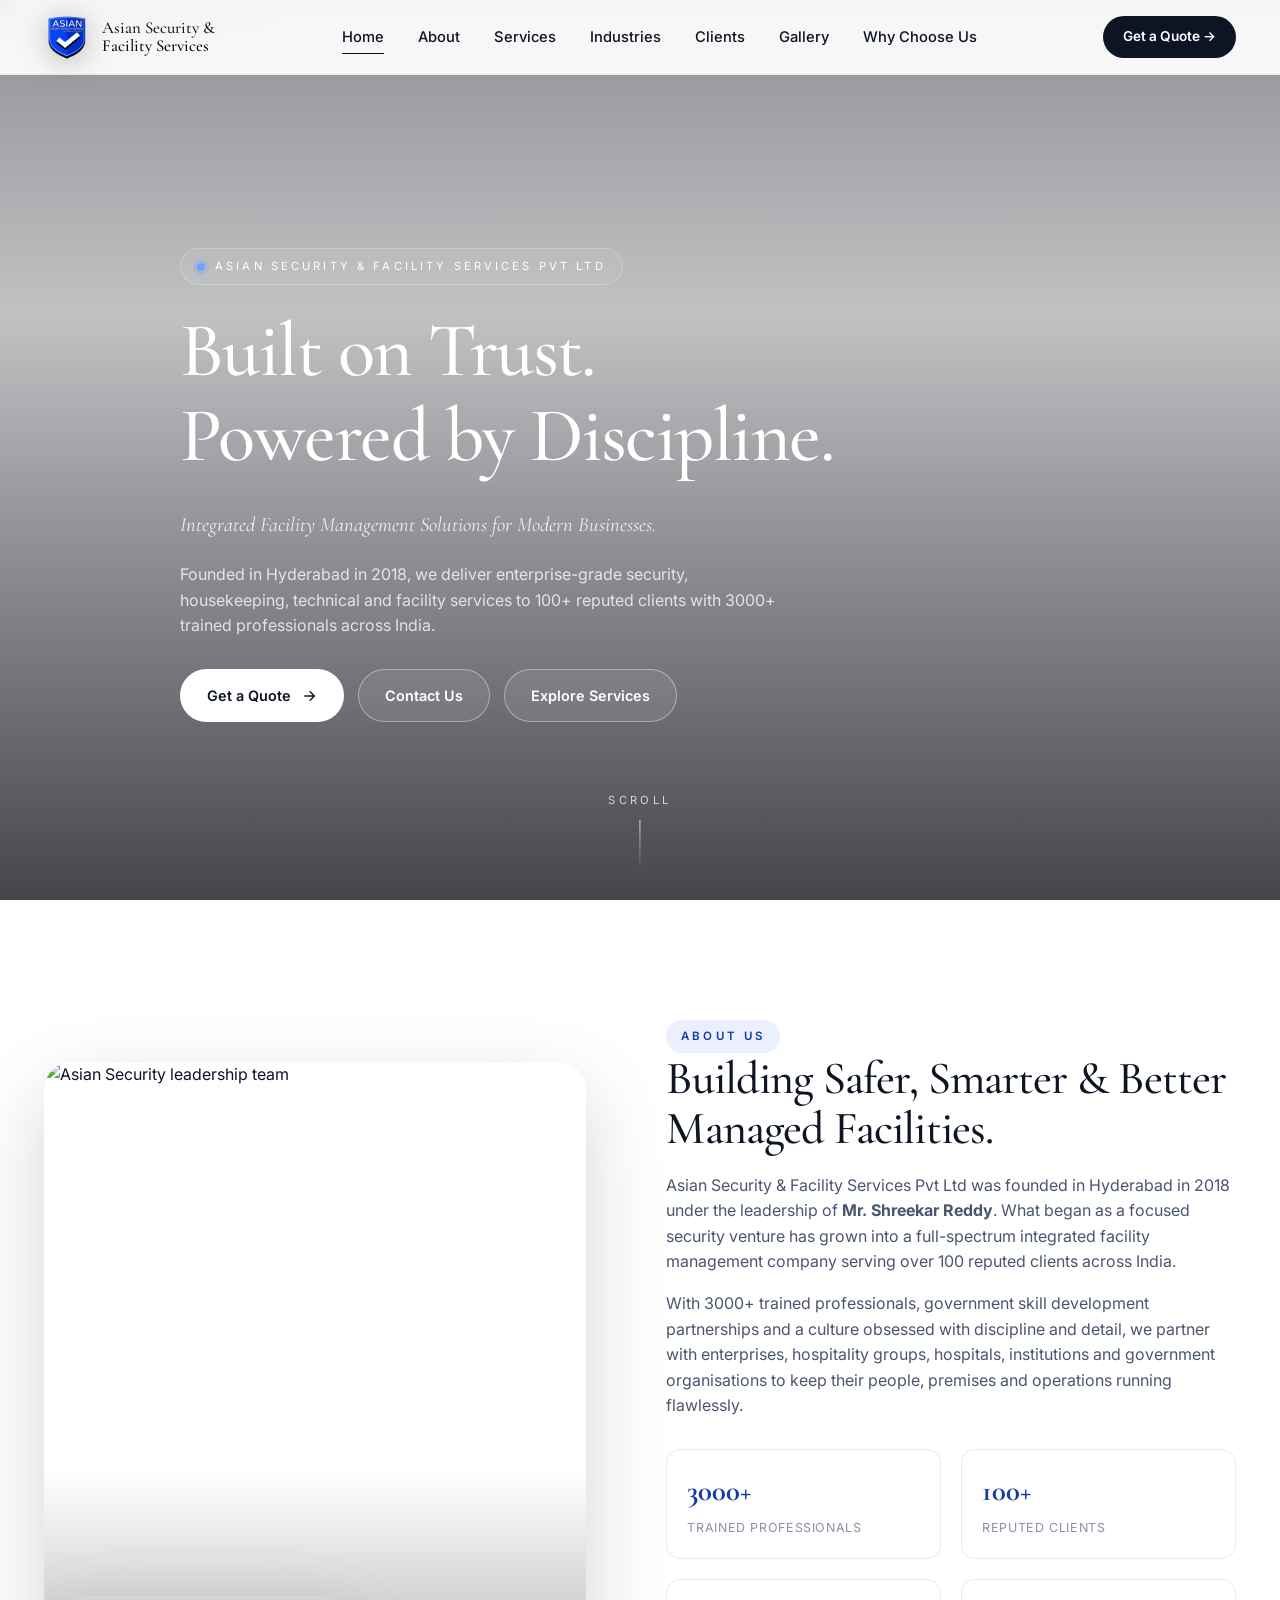
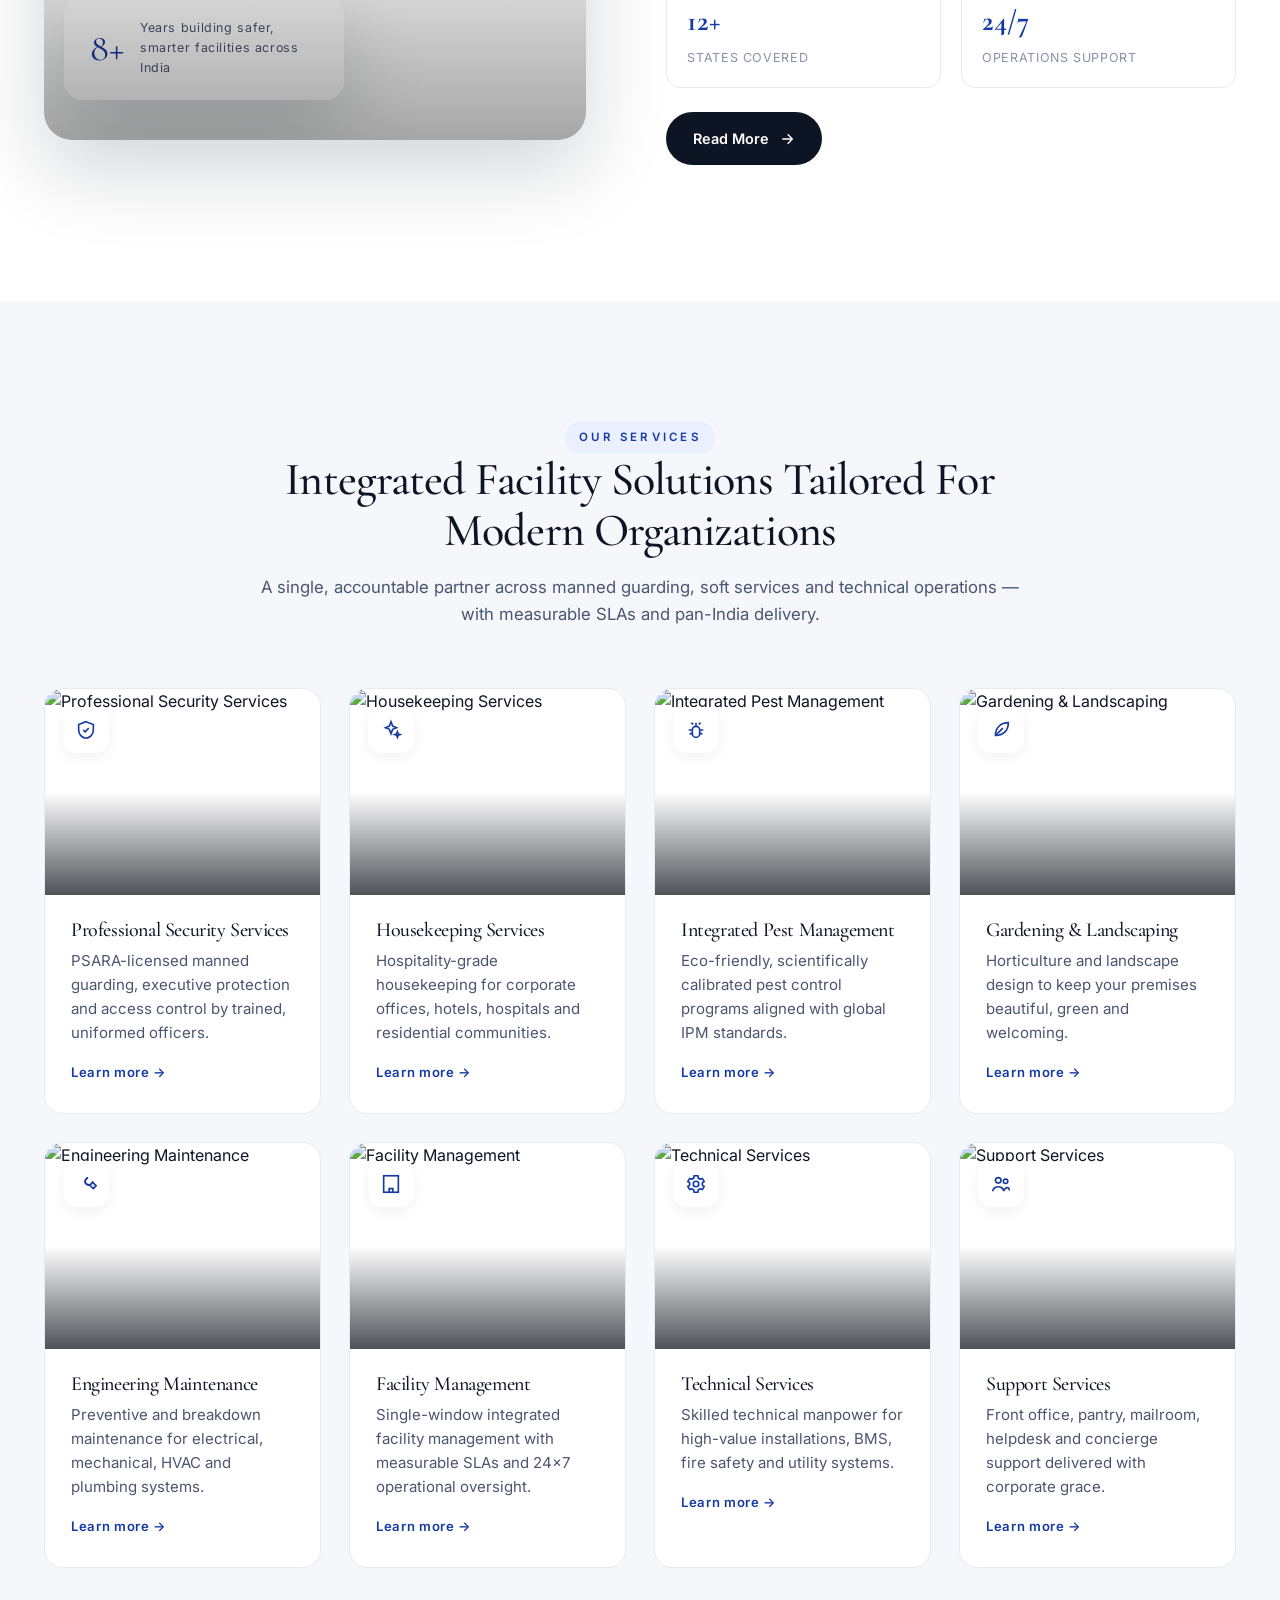
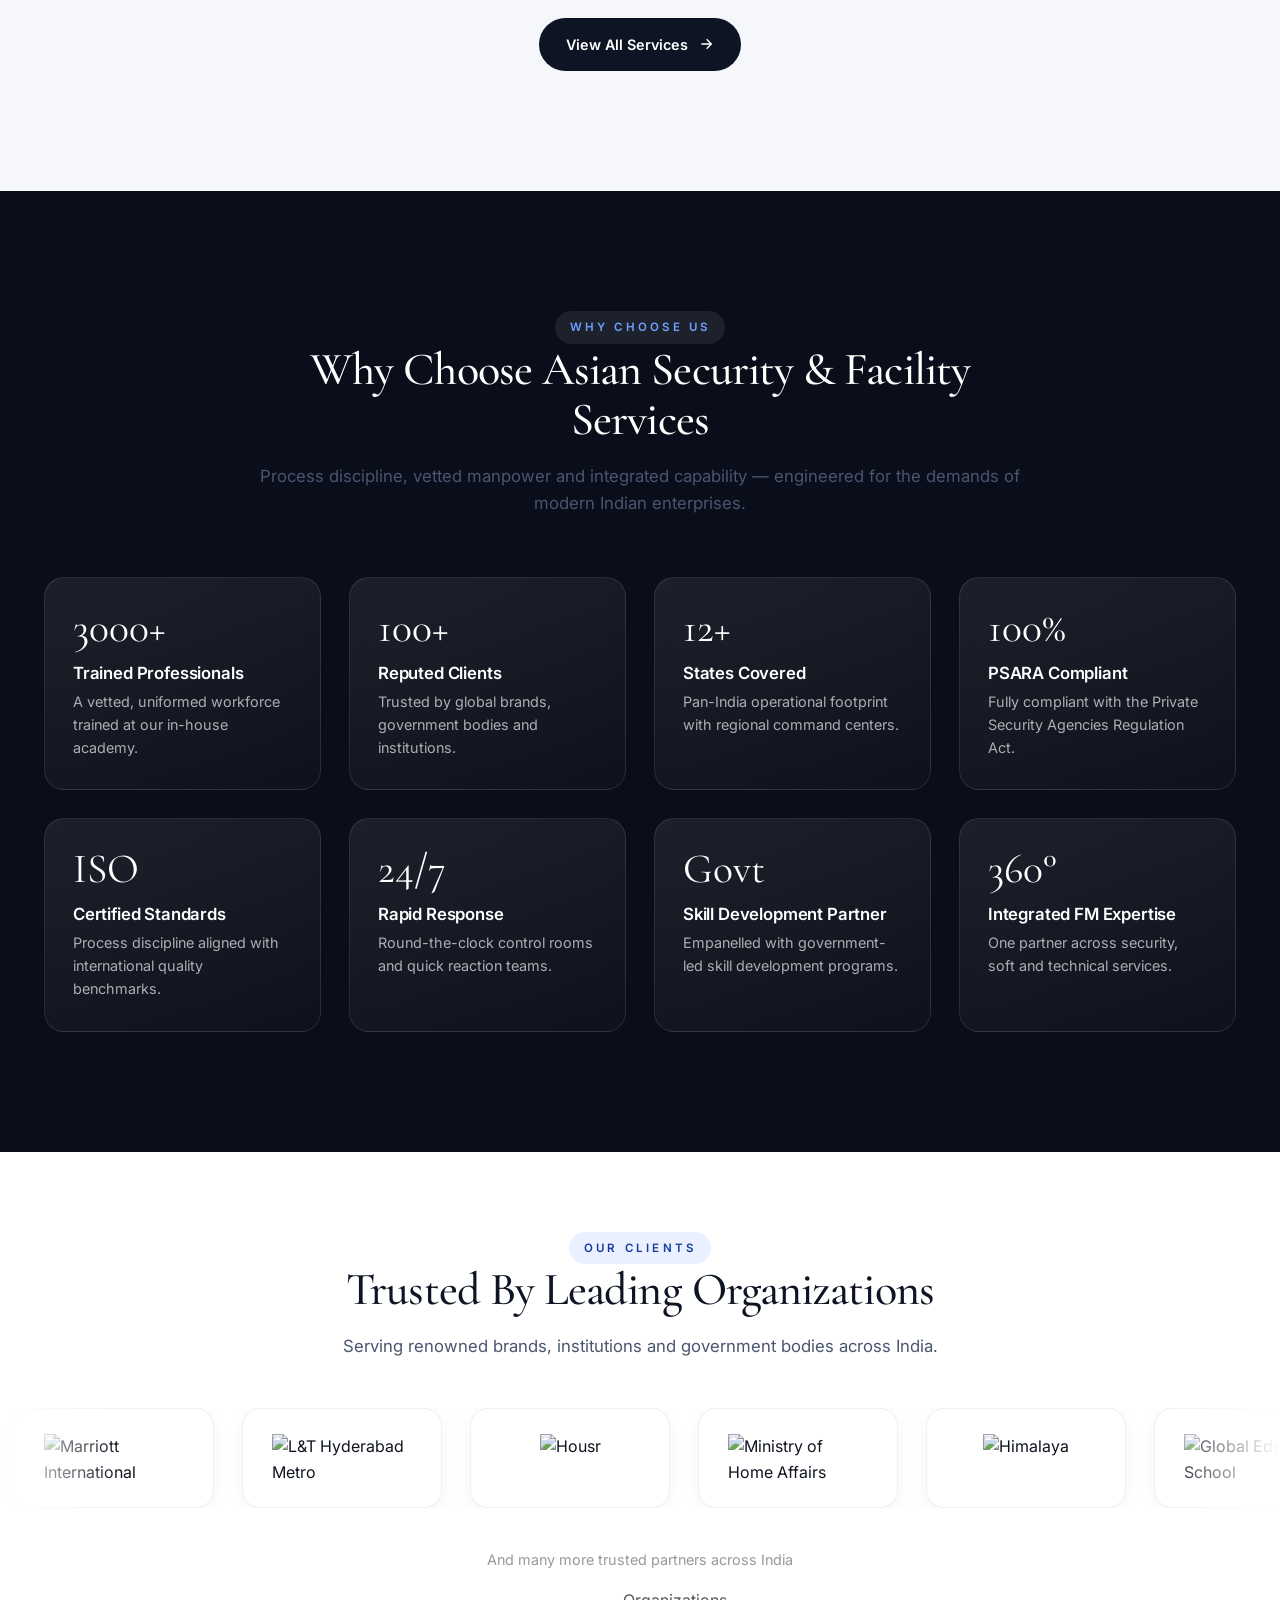
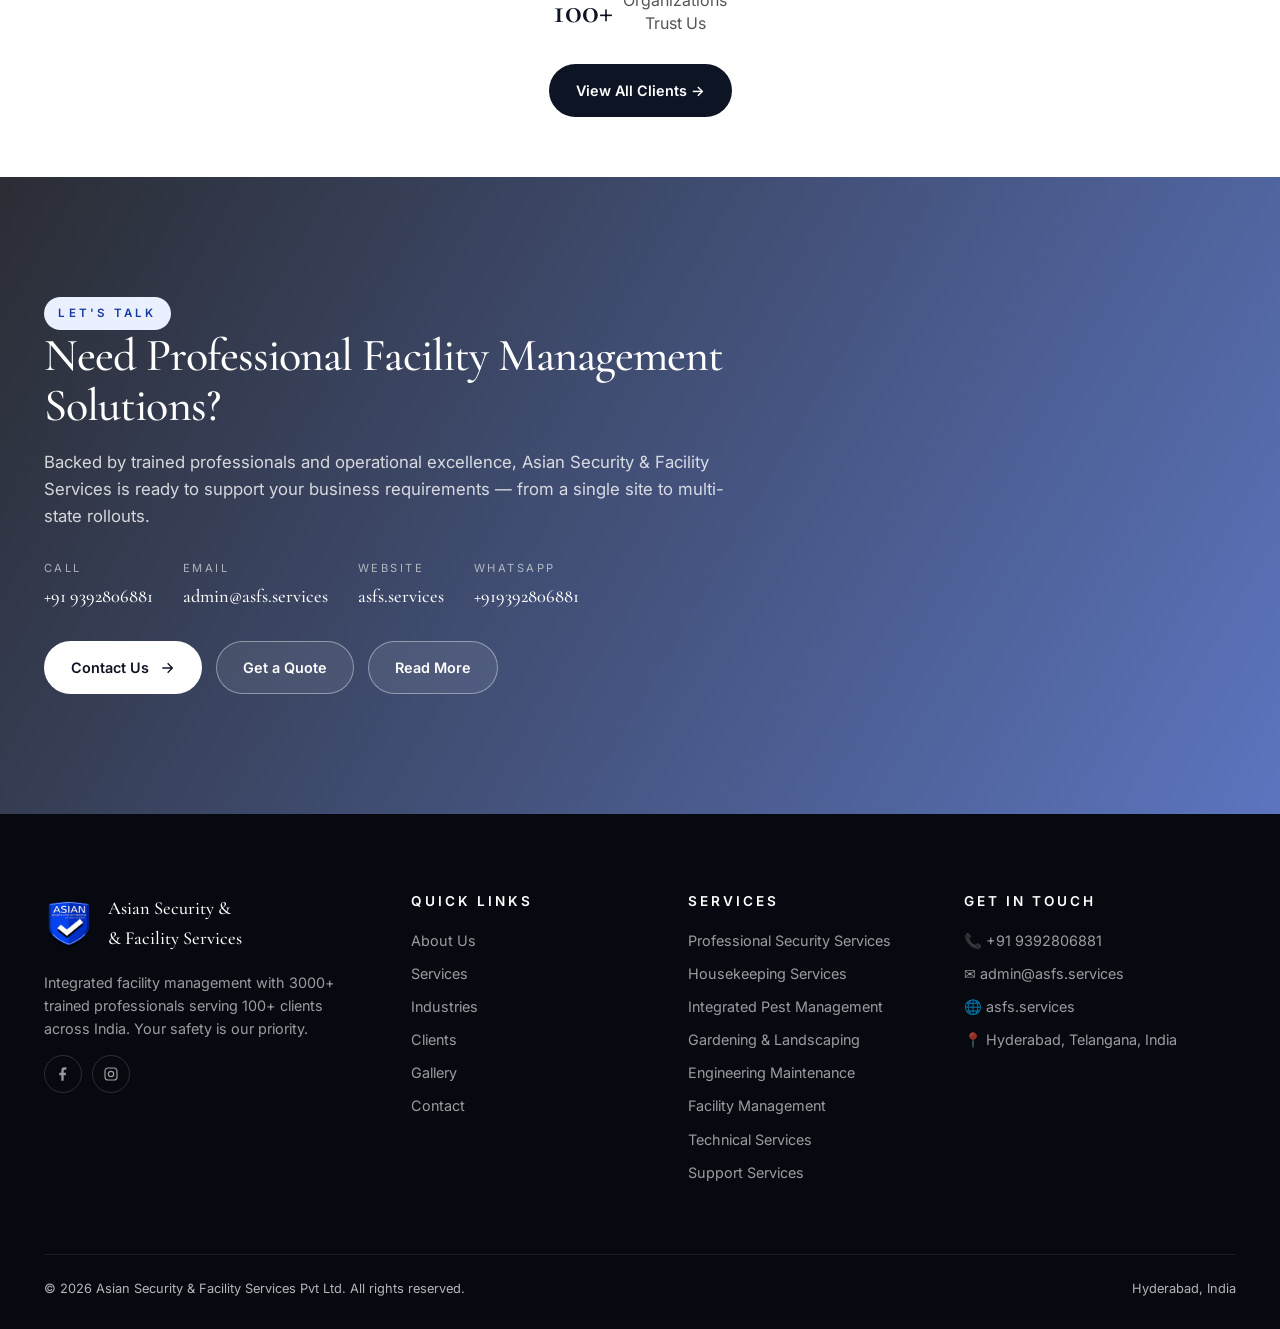
==== index.html @ f79b1969 "Fix page transition buffering - remove loader delay" ====
<!DOCTYPE html>
<html lang="en">
<head>
<meta charset="UTF-8" />
<meta name="viewport" content="width=device-width, initial-scale=1" />
<title>Asian Security & Facility Services Pvt Ltd — Integrated Facility Management</title>
<meta name="description" content="PSARA-licensed security, housekeeping, engineering and integrated facility management services. 3000+ trained professionals, 100+ clients, pan-India operations." />
<link rel="icon" href="assets/logo.png" />
<link rel="preconnect" href="https://fonts.googleapis.com" />
<link rel="preconnect" href="https://fonts.gstatic.com" crossorigin />
<link href="https://fonts.googleapis.com/css2?family=Cormorant+Garamond:ital,wght@0,400;0,500;0,600;1,400;1,500&family=Inter:wght@300;400;500;600;700&family=Manrope:wght@400;500;600&display=swap" rel="stylesheet" />
<link rel="stylesheet" href="style.css" />
</head>
<body data-page="home">

<div class="loader"><div class="ring"></div></div>

<div id="nav-mount"></div>

<!-- ====================== HERO ====================== -->
<section class="hero">
  <div class="hero__media">
  <img 
    src="https://res.cloudinary.com/dsn3p1co7/image/upload/v1779646105/ChatGPT_Image_May_24_2026_11_39_47_PM_hveek0.png" 
    alt="Asian Security Hero Background"
    class="hero-bg-image"
  />
</div>
  <div class="container hero__content">
    <span class="hero__eyebrow reveal">Asian Security &amp; Facility Services Pvt Ltd</span>
    <h1 class="reveal" data-delay="1">Built on Trust.  <br/>Powered by Discipline.</h1>
    <p class="hero__sub reveal" data-delay="2">Integrated Facility Management Solutions for Modern Businesses.</p>
    <p class="hero__desc reveal" data-delay="3">Founded in Hyderabad in 2018, we deliver enterprise-grade security, housekeeping, technical and facility services to 100+ reputed clients with 3000+ trained professionals across India.</p>
    <div class="hero__cta reveal" data-delay="4">
      <a href="contact-us.html" class="btn btn--primary">Get a Quote <svg viewBox="0 0 24 24" fill="none" stroke="currentColor" stroke-width="2"><path d="M5 12h14M13 5l7 7-7 7"/></svg></a>
      <a href="contact-us.html" class="btn btn--ghost">Contact Us</a>
      <a href="services.html" class="btn btn--ghost">Explore Services</a>
    </div>
  </div>
  <div class="hero__scroll">Scroll</div>
</section>

<!-- ====================== ABOUT PREVIEW ====================== -->
<section class="section">
  <div class="container split">
    <div class="split__media reveal-left">
      <img src="https://res.cloudinary.com/dsn3p1co7/image/upload/v1779646866/ChatGPT_Image_May_24_2026_11_52_31_PM_mm6j30.png" alt="Asian Security leadership team" />
      <div class="split__badge">
        <div class="num">8+</div>
        <div class="lbl">Years building safer, smarter facilities across India</div>
      </div>
    </div>
    <div class="reveal-right">
      <span class="eyebrow">About Us</span>
      <h2>Building Safer, Smarter &amp; Better Managed Facilities.</h2>
      <p>Asian Security &amp; Facility Services Pvt Ltd was founded in Hyderabad in 2018 under the leadership of <strong>Mr. Shreekar Reddy</strong>. What began as a focused security venture has grown into a full-spectrum integrated facility management company serving over 100 reputed clients across India.</p>
      <p>With 3000+ trained professionals, government skill development partnerships and a culture obsessed with discipline and detail, we partner with enterprises, hospitality groups, hospitals, institutions and government organisations to keep their people, premises and operations running flawlessly.</p>
      <div class="mini-stats">
        <div><strong>3000+</strong><span>Trained Professionals</span></div>
        <div><strong>100+</strong><span>Reputed Clients</span></div>
        <div><strong>12+</strong><span>States Covered</span></div>
        <div><strong>24/7</strong><span>Operations Support</span></div>
      </div>
      <p style="margin-top:24px"><a href="about-us.html" class="btn btn--dark">Read More <svg viewBox="0 0 24 24" fill="none" stroke="currentColor" stroke-width="2"><path d="M5 12h14M13 5l7 7-7 7"/></svg></a></p>
    </div>
  </div>
</section>

<!-- ====================== SERVICES PREVIEW ====================== -->
<section class="section section--soft">
  <div class="container">
    <div class="section__head reveal">
      <span class="eyebrow">Our Services</span>
      <h2>Integrated Facility Solutions Tailored For Modern Organizations</h2>
      <p>A single, accountable partner across manned guarding, soft services and technical operations — with measurable SLAs and pan-India delivery.</p>
    </div>
    <div class="grid grid--4" id="services-grid"></div>
    <div style="text-align:center; margin-top:50px">
      <a href="services.html" class="btn btn--dark">View All Services <svg viewBox="0 0 24 24" fill="none" stroke="currentColor" stroke-width="2"><path d="M5 12h14M13 5l7 7-7 7"/></svg></a>
    </div>
  </div>
</section>

<!-- ====================== WHY CHOOSE US ====================== -->
<section class="section section--dark">
  <div class="container">
    <div class="section__head reveal">
      <span class="eyebrow">Why Choose Us</span>
      <h2>Why Choose Asian Security &amp; Facility Services</h2>
      <p>Process discipline, vetted manpower and integrated capability — engineered for the demands of modern Indian enterprises.</p>
    </div>
    <div class="grid grid--4" id="why-grid"></div>
  </div>
</section>


<!-- ====================== CLIENTS MARQUEE — LOGO FLOW ====================== -->
<section class="logo-marquee-section">
  <div class="container">
    <div class="section__head reveal">
      <span class="eyebrow">Our Clients</span>
      <h2>Trusted By Leading Organizations</h2>
      <p>Serving renowned brands, institutions and government bodies across India.</p>
    </div>
  </div>

  <!-- Row 1: Logo cards -->
  <div class="logo-track-wrap" style="margin-bottom:0;">
    <div class="logo-track" id="logo-row-1"></div>
  </div>

  

  <div class="container">
    <div class="client-count-badge reveal" style="flex-direction:column; gap:4px; margin-top:40px;">
      <p style="font-size:0.9rem; color:#999; margin:0;">And many more trusted partners across India</p>
      <div style="display:flex; align-items:center; gap:10px; justify-content:center; margin-top:8px;">
        <span class="num" style="font-family:var(--serif); font-size:2.2rem; font-weight:600; color:var(--ink);">100+</span>
        <p style="font-size:1rem; color:#555; margin:0; line-height:1.4;">Organizations<br/>Trust Us</p>
      </div>
      <a href="clients.html" class="btn btn--dark" style="margin-top:20px;">View All Clients →</a>
    </div>
  </div>
</section>

<!-- ====================== BLOG PREVIEW ====================== -->


<!-- ====================== CONTACT BAND ====================== -->
<section class="cta-band">
  <div class="container">
    <span class="eyebrow reveal">Let's Talk</span>
    <h2 class="reveal">Need Professional Facility Management Solutions?</h2>
    <p class="reveal">Backed by trained professionals and operational excellence, Asian Security &amp; Facility Services is ready to support your business requirements — from a single site to multi-state rollouts.</p>
    <div class="cta-info reveal">
      <div><span>Call</span><strong id="cta_phone"></strong></div>
      <div><span>Email</span><strong id="cta_email"></strong></div>
      <div><span>Website</span><strong id="cta_web"></strong></div>
      <div><span>WhatsApp</span><strong id="cta_wa"></strong></div>
    </div>
    <div class="hero__cta reveal">
      <a href="contact-us.html" class="btn btn--primary">Contact Us <svg viewBox="0 0 24 24" fill="none" stroke="currentColor" stroke-width="2"><path d="M5 12h14M13 5l7 7-7 7"/></svg></a>
      <a href="contact-us.html" class="btn btn--ghost">Get a Quote</a>
      <a href="about-us.html" class="btn btn--ghost">Read More</a>
    </div>
  </div>
</section>

<!-- ====================== FOOTER ====================== -->
<div id="footer-mount"></div>


<button class="to-top" aria-label="Back to top">
  <svg viewBox="0 0 24 24" fill="none" stroke="currentColor" stroke-width="2"><path d="M12 19V5M5 12l7-7 7 7"/></svg>
</button>

<script src="data.js"></script>
<script src="partials.js"></script>
<script src="script.js"></script>
</body>
</html>
---- style.css ----
/* =============================================================
   ASIAN SECURITY & FACILITY SERVICES — Premium Stylesheet
   ============================================================= */

:root{
  --bg:           #ffffff;
  --bg-soft:      #f5f7fb;
  --bg-dark:      #0a0e1a;
  --ink:          #0d1424;
  --ink-soft:     #4a5570;
  --muted:        #8892a6;
  --line:         #e6eaf2;
  --silver:       #c9d2e0;
  --blue:         #2f6bff;
  --blue-soft:    #eaf0ff;
  --blue-deep:    #163aa3;
  --accent:       #6ea2ff;
  --white:        #ffffff;
  --black:        #050810;
  --shadow-sm:    0 4px 14px rgba(13,20,36,.06);
  --shadow-md:    0 14px 40px rgba(13,20,36,.10);
  --shadow-lg:    0 30px 80px rgba(13,20,36,.18);
  --radius:       18px;
  --radius-sm:    12px;
  --radius-lg:    28px;
  --container:    1240px;
  --serif:        "Cormorant Garamond", "Playfair Display", Georgia, serif;
  --sans:         "Inter", "Manrope", "Helvetica Neue", Arial, sans-serif;
  --ease:         cubic-bezier(.2,.7,.2,1);
}

*,*::before,*::after{ box-sizing:border-box; }
html{ scroll-behavior:smooth; -webkit-text-size-adjust:100%; }
body{
  margin:0; background:var(--bg); color:var(--ink);
  font-family:var(--sans); font-size:16px; line-height:1.6;
  -webkit-font-smoothing:antialiased; overflow-x:hidden;
}
img{ max-width:100%; display:block; }
a{ color:inherit; text-decoration:none; }
button{ font-family:inherit; cursor:pointer; }

h1,h2,h3,h4{ font-family:var(--serif); font-weight:500; letter-spacing:-.02em; color:var(--ink); margin:0 0 .4em; line-height:1.1; }
h1{ font-size:clamp(2.4rem, 5.5vw, 4.6rem); }
h2{ font-size:clamp(1.9rem, 3.6vw, 3rem); }
h3{ font-size:clamp(1.2rem, 1.8vw, 1.5rem); }
p{ margin:0 0 1em; color:var(--ink-soft); }
.container{ width:100%; max-width:var(--container); margin:0 auto; padding:0 24px; }

.eyebrow{
  display:inline-block; font-size:.72rem; font-weight:600;
  letter-spacing:.28em; text-transform:uppercase;
  color:var(--blue-deep); padding:.45rem .9rem;
  background:var(--blue-soft); border-radius:999px;
}

/* ===== Loader ===== */
.loader{
  position:fixed; inset:0; background:var(--bg-dark);
  display:flex; align-items:center; justify-content:center;
  z-index:9999; transition:opacity .6s ease, visibility .6s ease;
}
.loader.is-hidden{ opacity:0; visibility:hidden; }
.loader .ring{
  width:54px; height:54px; border:2px solid rgba(255,255,255,.15);
  border-top-color:var(--accent); border-radius:50%;
  animation:spin 1s linear infinite;
}
@keyframes spin{ to{ transform:rotate(360deg); } }

/* ===== Navbar ===== */
/* ===== Navbar ===== */
.nav{
  position:fixed;
  top:0;
  left:0;
  right:0;
  z-index:80;
  transition:background .35s var(--ease), box-shadow .35s var(--ease), padding .35s var(--ease);
  padding:18px 0;
}

.nav__inner{
  display:flex;
  align-items:center;
  justify-content:space-between;
  gap:24px;
}

.nav__logo{
  display:flex;
  align-items:center;
  gap:12px;
}

.nav__logo img{
  height:46px;
  width:auto;
  filter:drop-shadow(0 4px 14px rgba(0,0,0,.25));
}

.nav__logo span{
  font-family:var(--serif);
  font-size:1.05rem;
  font-weight:500;
  line-height:1.1;
  color:var(--white);
  transition:color .3s;
}

.nav__logo small{
  display:block;
  font-family:var(--serif);
  font-size:1.05rem;
  font-weight:500;
  line-height:1.1;
  color:#000;
  margin-top:0;
  letter-spacing:0;
  text-transform:none;
  transition:color .3s;
}
.nav__links{
  display:flex;
  gap:34px;
  list-style:none;
  margin:0;
  padding:0;
}


.nav__links a{ font-size:.92rem; font-weight:500; color:rgba(255,255,255,.9); position:relative; padding:6px 0; transition:color .3s; }
.nav__links a::after{ content:""; position:absolute; left:0; right:0; bottom:-2px; height:1px; background:currentColor; transform:scaleX(0); transform-origin:right; transition:transform .35s var(--ease); }
.nav__links a:hover::after, .nav__links a.is-active::after{ transform:scaleX(1); transform-origin:left; }
.nav__cta{ display:inline-flex; align-items:center; gap:8px; padding:10px 20px; border-radius:999px; background:var(--white); color:var(--ink); font-weight:600; font-size:.85rem; transition:transform .3s var(--ease), box-shadow .3s var(--ease); }
.nav__cta:hover{ transform:translateY(-2px); box-shadow:var(--shadow-md); }
.nav__burger{ display:none; width:42px; height:42px; border:1px solid rgba(255,255,255,.3); border-radius:10px; background:transparent; align-items:center; justify-content:center; }
.nav__burger span{ display:block; width:18px; height:1.5px; background:#fff; position:relative; }
.nav__burger span::before,.nav__burger span::after{ content:""; position:absolute; left:0; right:0; height:1.5px; background:#fff; }
.nav__burger span::before{ top:-6px; } .nav__burger span::after{ top:6px; }

.nav.is-solid{ background:rgba(255,255,255,.85); backdrop-filter:saturate(180%) blur(18px); box-shadow:0 1px 0 var(--line); padding:12px 0; }
.nav.is-solid .nav__logo span,
.nav.is-solid .nav__links a{ color:var(--ink); }
.nav.is-solid .nav__logo small{
  color:#000;
}
.nav.is-solid .nav__cta{ background:var(--ink); color:var(--white); }
.nav.is-solid .nav__burger{ border-color:var(--line); }
.nav.is-solid .nav__burger span,
.nav.is-solid .nav__burger span::before,
.nav.is-solid .nav__burger span::after{ background:var(--ink); }
/* Force solid look on inner pages */
.nav--inner{ background:rgba(255,255,255,.92); backdrop-filter:saturate(180%) blur(18px); box-shadow:0 1px 0 var(--line); padding:14px 0; }
.nav--inner .nav__logo span{ color:var(--ink); }
.nav--inner .nav__logo small{
  color:#000;
}
.nav--inner .nav__links a{ color:var(--ink); }
.nav--inner .nav__cta{ background:var(--ink); color:var(--white); }

/* ===== Hero ===== */
.hero{ position:relative; min-height:100vh; color:#fff; overflow:hidden; display:flex; align-items:center; }
.hero__media{ position:absolute; inset:0; z-index:0; }
.hero__media video,.hero__media img{ width:100%; height:100%; object-fit:cover; }
.hero__media::after{
  content:"";
  position:absolute;
  inset:0;
  background:
    linear-gradient(
      180deg,
      rgba(5,8,16,.45) 0%,
      rgba(5,8,16,.25) 35%,
      rgba(5,8,16,.75) 100%
    );
}
.hero__content{ position:relative; z-index:2; padding:160px 0 120px; max-width:920px; }
.hero__eyebrow{ display:inline-flex; align-items:center; gap:10px; padding:.55rem 1rem; border:1px solid rgba(255,255,255,.25); border-radius:999px; font-size:.7rem; letter-spacing:.28em; text-transform:uppercase; backdrop-filter:blur(6px); background:rgba(255,255,255,.06); }
.hero__eyebrow::before{ content:""; width:8px; height:8px; border-radius:50%; background:var(--accent); box-shadow:0 0 0 4px rgba(110,162,255,.25); }
.hero h1{ color:#fff; margin-top:24px; font-size:clamp(2.6rem, 6vw, 5.2rem); }
.hero__sub{ font-family:var(--serif); font-style:italic; font-size:clamp(1.05rem,1.6vw,1.35rem); color:rgba(255,255,255,.85); max-width:680px; }
.hero__desc{ max-width:620px; color:rgba(255,255,255,.78); }
.hero__cta{ display:flex; gap:14px; flex-wrap:wrap; margin-top:30px; }
.hero__scroll{ position:absolute; left:50%; bottom:30px; transform:translateX(-50%); z-index:3; color:rgba(255,255,255,.75); font-size:.7rem; letter-spacing:.3em; text-transform:uppercase; display:flex; flex-direction:column; align-items:center; gap:10px; }
.hero__scroll::after{ content:""; width:1px; height:50px; background:linear-gradient(180deg, rgba(255,255,255,.8), transparent); animation:scrollDown 2s var(--ease) infinite; }
@keyframes scrollDown{ 0%{ transform:scaleY(0); transform-origin:top;} 50%{ transform:scaleY(1); transform-origin:top;} 51%{ transform-origin:bottom;} 100%{ transform:scaleY(0); transform-origin:bottom;} }

/* ===== Buttons ===== */
.btn{ display:inline-flex; align-items:center; gap:10px; padding:14px 26px; border-radius:999px; font-weight:600; font-size:.9rem; border:1px solid transparent; transition:transform .3s var(--ease), background .3s, color .3s, box-shadow .3s; }
.btn svg{ width:16px; height:16px; transition:transform .3s var(--ease); }
.btn:hover svg{ transform:translateX(4px); }
.btn--primary{ background:var(--white); color:var(--ink); }
.btn--primary:hover{ transform:translateY(-2px); box-shadow:var(--shadow-md); }
.btn--ghost{ background:rgba(255,255,255,.08); border-color:rgba(255,255,255,.4); color:#fff; backdrop-filter:blur(8px); }
.btn--ghost:hover{ background:rgba(255,255,255,.18); transform:translateY(-2px); }
.btn--dark{ background:var(--ink); color:var(--white); }
.btn--dark:hover{ background:var(--blue-deep); transform:translateY(-2px); }
.btn--outline{ border-color:var(--ink); color:var(--ink); }
.btn--outline:hover{ background:var(--ink); color:var(--white); }

/* ===== Section base ===== */
section{ position:relative; }
.section{ padding:120px 0; }
.section--tight{ padding:90px 0; }
.section--dark{ background:var(--bg-dark); color:rgba(255,255,255,.85); }
.section--dark h2,.section--dark h3{ color:#fff; }
.section--dark .eyebrow{ background:rgba(255,255,255,.08); color:var(--accent); }
.section--soft{ background:var(--bg-soft); }
.section__head{ max-width:760px; margin:0 auto 60px; text-align:center; }
.section__head--left{ text-align:left; margin-left:0; }
.section__head p{ font-size:1.05rem; }

/* ===== About preview (split) ===== */
.split{ display:grid; grid-template-columns:1fr 1.05fr; gap:80px; align-items:center; }
.split__media{ position:relative; aspect-ratio:4/5; border-radius:var(--radius-lg); overflow:hidden; box-shadow:var(--shadow-lg); }
.split__media img{ width:100%; height:100%; object-fit:cover; transition:transform 1.4s var(--ease); }
.split__media:hover img{ transform:scale(1.05); }
.split__media::after{ content:""; position:absolute; inset:0; background:linear-gradient(180deg, transparent 60%, rgba(0,0,0,.35)); }
.split__badge{
  position:absolute; left: 20px; bottom:40px; background:#fff; padding:22px 26px; border-radius:18px;
  box-shadow:var(--shadow-lg); display:flex; align-items:center; gap:16px; max-width:280px;
}
.split__badge .num{ font-family:var(--serif); font-size:2.4rem; color:var(--blue-deep); line-height:1; }
.split__badge .lbl{ font-size:.78rem; color:var(--ink-soft); letter-spacing:.05em; }
.mini-stats{ display:grid; grid-template-columns:repeat(2,1fr); gap:20px; margin-top:30px; }
.mini-stats div{ padding:18px 20px; border:1px solid var(--line); border-radius:14px; }
.mini-stats strong{ display:block; font-family:var(--serif); font-size:1.8rem; color:var(--blue-deep); }
.mini-stats span{ font-size:.78rem; letter-spacing:.05em; color:var(--muted); text-transform:uppercase; }

/* ===== Service cards ===== */
.grid{ display:grid; gap:28px; }
.grid--4{ grid-template-columns:repeat(4,1fr); }
.grid--3{ grid-template-columns:repeat(3,1fr); }
.grid--2{ grid-template-columns:repeat(2,1fr); }

.svc-card{
  position:relative; border-radius:var(--radius); overflow:hidden; background:#fff;
  border:1px solid var(--line); transition:transform .5s var(--ease), box-shadow .5s var(--ease);
}
.svc-card__img{ position:relative; aspect-ratio:4/3; overflow:hidden; }
.svc-card__img img{ width:100%; height:100%; object-fit:cover; transition:transform 1s var(--ease); }
.svc-card:hover .svc-card__img img{ transform:scale(1.08); }
.svc-card__img::after{ content:""; position:absolute; inset:0; background:linear-gradient(180deg, transparent 50%, rgba(5,8,16,.7)); }
.svc-card__icon{
  position:absolute; top:18px; left:18px; width:46px; height:46px; border-radius:14px;
  background:rgba(255,255,255,.92); backdrop-filter:blur(6px); display:flex; align-items:center; justify-content:center;
  color:var(--blue-deep); box-shadow:var(--shadow-sm);
}
.svc-card__icon svg{ width:22px; height:22px; }
.svc-card__body{ padding:24px 26px 28px; }
.svc-card h3{ font-size:1.25rem; margin-bottom:.4em; }
.svc-card p{ font-size:.94rem; color:var(--ink-soft); margin:0 0 14px; }
.svc-card .arrow{ display:inline-flex; align-items:center; gap:8px; font-size:.82rem; font-weight:600; letter-spacing:.05em; color:var(--blue-deep); }
.svc-card:hover{ transform:translateY(-6px); box-shadow:var(--shadow-lg); }

/* ===== Why choose (glass cards on dark) ===== */
.wc-card{
  padding:30px 28px; border-radius:20px;
  background:linear-gradient(160deg, rgba(255,255,255,.08), rgba(255,255,255,.02));
  border:1px solid rgba(255,255,255,.10); backdrop-filter:blur(10px);
  transition:transform .4s var(--ease), background .4s;
}
.wc-card:hover{ transform:translateY(-6px); background:linear-gradient(160deg, rgba(255,255,255,.12), rgba(255,255,255,.04)); }
.wc-card .num{ font-family:var(--serif); font-size:2.6rem; color:#fff; line-height:1; }
.wc-card h3{ font-size:1.05rem; margin:14px 0 8px; color:#fff; font-family:var(--sans); font-weight:600; letter-spacing:-.01em; }
.wc-card p{ color:rgba(255,255,255,.65); font-size:.9rem; margin:0; }

/* ===== Clients marquee ===== */
.marquee{ overflow:hidden; mask-image:linear-gradient(90deg, transparent, #000 8%, #000 92%, transparent); }
.marquee__track{ display:flex; gap:80px; width:max-content; animation:marquee 45s linear infinite; }
.marquee__item{
  font-family:var(--serif); font-size:1.5rem; color:var(--ink); white-space:nowrap; padding:18px 30px;
  border:1px solid var(--line); border-radius:14px; background:#fff; opacity:.55; transition:opacity .4s, color .4s, border-color .4s;
}
.marquee__item:hover{ opacity:1; color:var(--blue-deep); border-color:var(--blue); }
@keyframes marquee{ to{ transform:translateX(-50%); } }
.marquee + .marquee{ margin-top:24px; }
.marquee--reverse .marquee__track{ animation-direction:reverse; animation-duration:55s; }

/* ===== Blog cards ===== */
.blog-card{ background:#fff; border:1px solid var(--line); border-radius:var(--radius); overflow:hidden; transition:transform .5s var(--ease), box-shadow .5s var(--ease); }
.blog-card__img{ aspect-ratio:16/10; overflow:hidden; }
.blog-card__img img{ width:100%; height:100%; object-fit:cover; transition:transform 1s var(--ease); }
.blog-card:hover{ transform:translateY(-6px); box-shadow:var(--shadow-lg); }
.blog-card:hover .blog-card__img img{ transform:scale(1.08); }
.blog-card__body{ padding:26px; }
.blog-card .date{ font-size:.72rem; letter-spacing:.2em; text-transform:uppercase; color:var(--muted); }
.blog-card h3{ font-size:1.2rem; margin:10px 0 10px; }
.blog-card .arrow{ color:var(--blue-deep); font-weight:600; font-size:.82rem; letter-spacing:.05em; }

/* ===== Contact preview ===== */
.cta-band{
  position:relative; overflow:hidden; border-radius:0;
  background:url("https://images.unsplash.com/photo-1497366811353-6870744d04b2?auto=format&fit=crop&w=2000&q=80") center/cover no-repeat;
  color:#fff;
}
.cta-band::after{ content:""; position:absolute; inset:0; background:linear-gradient(120deg, rgba(5,8,16,.85), rgba(22,58,163,.7)); }
.cta-band .container{ position:relative; z-index:2; padding:120px 24px; }
.cta-band h2{ color:#fff; max-width:780px; }
.cta-band p{ color:rgba(255,255,255,.8); max-width:680px; font-size:1.05rem; }
.cta-info{ display:flex; flex-wrap:wrap; gap:30px; margin:30px 0; }
.cta-info div{ display:flex; flex-direction:column; gap:4px; }
.cta-info span{ font-size:.7rem; letter-spacing:.22em; text-transform:uppercase; color:rgba(255,255,255,.6); }
.cta-info strong{ font-family:var(--serif); font-weight:500; font-size:1.15rem; color:#fff; }

/* ===== Footer ===== */
.footer{ background:#06090f; color:rgba(255,255,255,.7); padding:80px 0 30px; }
.footer h4{ color:#fff; font-family:var(--sans); font-size:.85rem; letter-spacing:.22em; text-transform:uppercase; margin-bottom:20px; font-weight:600; }
.footer__grid{ display:grid; grid-template-columns:1.4fr 1fr 1fr 1.2fr; gap:50px; }
.footer p,.footer li,.footer a{ font-size:.9rem; color:rgba(255,255,255,.6); }
.footer ul{ list-style:none; padding:0; margin:0; }
.footer li{ margin-bottom:10px; }
.footer a:hover{ color:#fff; }
.footer__brand{ display:flex; gap:14px; align-items:center; margin-bottom:18px; }
.footer__brand img{ height:50px; }
.footer__brand strong{ font-family:var(--serif); font-size:1.15rem; color:#fff; font-weight:500; }
.newsletter{ display:flex; gap:8px; margin-top:12px; }
.newsletter input{ flex:1; padding:12px 14px; border-radius:10px; border:1px solid rgba(255,255,255,.12); background:rgba(255,255,255,.04); color:#fff; font-family:inherit; }
.newsletter button{ padding:12px 18px; border-radius:10px; border:0; background:#fff; color:var(--ink); font-weight:600; }
.footer__bottom{ margin-top:60px; padding-top:24px; border-top:1px solid rgba(255,255,255,.08); display:flex; justify-content:space-between; flex-wrap:wrap; gap:16px; font-size:.8rem; }
.socials{ display:flex; gap:10px; margin-top:14px; }
.socials a{ width:38px; height:38px; border-radius:50%; border:1px solid rgba(255,255,255,.15); display:inline-flex; align-items:center; justify-content:center; transition:background .3s, border-color .3s; }
.socials a:hover{ background:#fff; color:var(--ink); border-color:#fff; }
.socials svg{ width:16px; height:16px; }
.to-top{
  position:fixed; right:24px; bottom:24px; width:48px; height:48px; border-radius:50%;
  background:var(--ink); color:#fff; border:0; display:flex; align-items:center; justify-content:center;
  box-shadow:var(--shadow-md); opacity:0; transform:translateY(16px); transition:.3s; z-index:60;
}
.to-top.is-visible{ opacity:1; transform:translateY(0); }
.to-top svg{ width:18px; height:18px; }

.wa-fab{
  position:fixed; left:24px; bottom:24px; width:56px; height:56px; border-radius:50%;
  background:#25D366; color:#fff; display:flex; align-items:center; justify-content:center;
  box-shadow:var(--shadow-md); z-index:60; transition:transform .3s;
}
.wa-fab:hover{ transform:scale(1.08); }
.wa-fab svg{ width:26px; height:26px; }

/* ===== Inner page hero ===== */
.page-hero{
  position:relative; padding:170px 0 90px; color:#fff; overflow:hidden;
  background:linear-gradient(120deg, #0a0e1a 0%, #163aa3 100%);
}
.page-hero::before{
  content:""; position:absolute; inset:0; opacity:.25;
  background:url("https://images.unsplash.com/photo-1497366754035-f200968a6e72?auto=format&fit=crop&w=2000&q=80") center/cover no-repeat;
  mix-blend-mode:luminosity;
}
.page-hero .container{ position:relative; z-index:2; }
.page-hero .crumbs{ font-size:.75rem; letter-spacing:.22em; text-transform:uppercase; color:rgba(255,255,255,.6); }
.page-hero h1{ color:#fff; margin:12px 0 14px; }
.page-hero p{ color:rgba(255,255,255,.78); max-width:680px; font-size:1.05rem; }

/* ===== About long ===== */
.values-grid{ display:grid; grid-template-columns:repeat(3,1fr); gap:24px; }
.value{ padding:30px; border:1px solid var(--line); border-radius:18px; background:#fff; transition:.4s; }
.value:hover{ transform:translateY(-4px); box-shadow:var(--shadow-md); border-color:transparent; }
.value h3{ font-family:var(--sans); font-size:1rem; font-weight:600; letter-spacing:.04em; text-transform:uppercase; color:var(--blue-deep); }
.value p{ margin:0; font-size:.95rem; }

.timeline{ position:relative; padding:20px 0; }
.timeline::before{ content:""; position:absolute; left:120px; top:0; bottom:0; width:1px; background:var(--line); }
.tl-item{ display:grid; grid-template-columns:140px 1fr; gap:30px; padding:18px 0; position:relative; }
.tl-item::before{ content:""; position:absolute; left:115px; top:24px; width:11px; height:11px; background:var(--blue); border-radius:50%; box-shadow:0 0 0 5px rgba(47,107,255,.15); }
.tl-item .yr{ font-family:var(--serif); font-size:1.6rem; color:var(--blue-deep); }
.tl-item p{ margin:0; padding-left:30px; }

.team-grid{
  display:grid;
  grid-template-columns:repeat(4,1fr);
  gap:22px;
  align-items:start;
}
.team-card{ background:#fff; border:1px solid var(--line); border-radius:var(--radius); overflow:hidden; transition:.4s; }
.team-card img{ aspect-ratio:4/5; width:100%; object-fit:cover; }
.team-card__body{ padding:22px 24px; }
.team-card h3{ font-size:1.15rem; margin-bottom:4px; }
.team-card .role{ font-size:.78rem; letter-spacing:.16em; text-transform:uppercase; color:var(--blue-deep); }
.team-card p{ font-size:.92rem; margin:12px 0 0; }
.team-card:hover{ transform:translateY(-6px); box-shadow:var(--shadow-md); }

/* ===== Industries cards ===== */
.ind-card{ position:relative; aspect-ratio:4/5; border-radius:var(--radius); overflow:hidden; }
.ind-card img{ width:100%; height:100%; object-fit:cover; transition:transform 1.1s var(--ease); }
.ind-card::after{ content:""; position:absolute; inset:0; background:linear-gradient(180deg, transparent 30%, rgba(5,8,16,.85)); }
.ind-card h3{ position:absolute; left:24px; right:24px; bottom:22px; color:#fff; font-size:1.2rem; margin:0; z-index:2; }
.ind-card:hover img{ transform:scale(1.08); }

/* ===== Clients page ===== */
.client-grid{ display:grid; grid-template-columns:repeat(4,1fr); gap:18px; }
.client-tile{ padding:34px 22px; border:1px solid var(--line); border-radius:14px; background:#fff; text-align:center; font-family:var(--serif); color:var(--ink); font-size:1.15rem; transition:.3s; }
.client-tile:hover{ transform:translateY(-4px); border-color:var(--blue); color:var(--blue-deep); box-shadow:var(--shadow-sm); }

/* ===== Gallery ===== */
.gal-filters{ display:flex; flex-wrap:wrap; gap:10px; justify-content:center; margin-bottom:36px; }
.gal-filters button{ padding:10px 20px; border-radius:999px; border:1px solid var(--line); background:#fff; font-size:.82rem; font-weight:500; color:var(--ink-soft); transition:.3s; }
.gal-filters button.is-active,.gal-filters button:hover{ background:var(--ink); color:#fff; border-color:var(--ink); }
.masonry{ columns:3; column-gap:18px; }
.masonry figure{ break-inside:avoid; margin:0 0 18px; border-radius:14px; overflow:hidden; cursor:zoom-in; position:relative; }
.masonry img{ width:100%; transition:transform 1s var(--ease); }
.masonry figure:hover img{ transform:scale(1.06); }
.lightbox{ position:fixed; inset:0; background:rgba(5,8,16,.92); display:none; align-items:center; justify-content:center; z-index:200; padding:30px; }
.lightbox.is-open{ display:flex; }
.lightbox img{ max-width:90vw; max-height:90vh; border-radius:10px; }
.lightbox button{ position:absolute; top:24px; right:24px; width:42px; height:42px; border-radius:50%; background:#fff; border:0; font-size:1.4rem; }

/* ===== Contact page ===== */
.contact-grid{ display:grid; grid-template-columns:1.1fr 1fr; gap:60px; }
.contact-form{ display:grid; gap:14px; }
.contact-form label{ font-size:.78rem; letter-spacing:.12em; text-transform:uppercase; color:var(--muted); }
.contact-form input,.contact-form textarea{ width:100%; padding:14px 16px; border-radius:12px; border:1px solid var(--line); font-family:inherit; font-size:.95rem; color:var(--ink); background:#fff; transition:border-color .3s; }
.contact-form input:focus,.contact-form textarea:focus{ outline:none; border-color:var(--blue); }
.contact-form textarea{ min-height:140px; resize:vertical; }
.contact-info{ display:grid; gap:18px; }
.contact-info .row{ padding:22px 24px; background:#fff; border:1px solid var(--line); border-radius:14px; }
.contact-info .row span{ font-size:.72rem; letter-spacing:.22em; text-transform:uppercase; color:var(--muted); }
.contact-info .row strong{ display:block; font-family:var(--serif); font-size:1.2rem; margin-top:6px; color:var(--ink); }
.map{ margin-top:30px; border-radius:18px; overflow:hidden; border:1px solid var(--line); }
.map iframe{ width:100%; height:380px; border:0; display:block; }

/* ===== Reveal animations ===== */
.reveal{ opacity:0; transform:translateY(30px); transition:opacity .9s var(--ease), transform .9s var(--ease); }
.reveal.is-in{ opacity:1; transform:translateY(0); }
.reveal-left{ opacity:0; transform:translateX(-40px); transition:.9s var(--ease); }
.reveal-left.is-in{ opacity:1; transform:translateX(0); }
.reveal-right{ opacity:0; transform:translateX(40px); transition:.9s var(--ease); }
.reveal-right.is-in{ opacity:1; transform:translateX(0); }
.reveal-zoom{ opacity:0; transform:scale(.94); transition:.9s var(--ease); }
.reveal-zoom.is-in{ opacity:1; transform:scale(1); }
[data-delay="1"]{ transition-delay:.08s; }
[data-delay="2"]{ transition-delay:.16s; }
[data-delay="3"]{ transition-delay:.24s; }
[data-delay="4"]{ transition-delay:.32s; }

/* ===== Responsive ===== */
@media (max-width: 1024px){
  .grid--4{ grid-template-columns:repeat(2,1fr); }
  .grid--3{ grid-template-columns:repeat(2,1fr); }
  .split{ grid-template-columns:1fr; gap:50px; }
  .footer__grid{ grid-template-columns:1fr 1fr; gap:40px; }
  .team-grid{ grid-template-columns:repeat(2,1fr); }
  .values-grid{ grid-template-columns:repeat(2,1fr); }
  .client-grid{ grid-template-columns:repeat(3,1fr); }
  .masonry{ columns:2; }
  .contact-grid{ grid-template-columns:1fr; }
}
@media (max-width: 720px){
  .section{ padding:80px 0; }
  .grid--4,.grid--3,.grid--2{ grid-template-columns:1fr; }
  .nav__links,.nav__cta{ display:none; }
  .nav__burger{ display:inline-flex; }
  .nav__links.is-open{
    display:flex; position:absolute; top:100%; left:16px; right:16px;
    flex-direction:column; gap:8px; background:#fff; padding:18px; border-radius:14px;
    box-shadow:var(--shadow-lg); margin-top:8px;
  }
  .nav__links.is-open a{ color:var(--ink); padding:10px 6px; border-bottom:1px solid var(--line); }
  .footer__grid{ grid-template-columns:1fr; }
  .team-grid,.values-grid,.client-grid{ grid-template-columns:1fr 1fr; }
  .timeline::before{ left:50px; }
  .tl-item{ grid-template-columns:80px 1fr; gap:14px; }
  .tl-item::before{ left:45px; }
  .tl-item p{ padding-left:14px; }
  .masonry{ columns:1; }
  .split__badge{ left:16px; right:16px; max-width:none; bottom:16px; }
  .hero__content{ padding:140px 0 120px; }
}
.hero__media {
  position: absolute;
  inset: 0;
  overflow: hidden;
  z-index: -1;
}

.hero-bg-image {
  width: 100%;
  height: 100%;
  object-fit: cover;
  object-position: center;
  filter: brightness(0.55);
}


.hero__media img,
.hero__media video {
  object-position: center top;
}

.hero__content {
  padding-top: 190px;
}

@media (max-width: 1024px) {
  .hero__media img,
  .hero__media video {
    object-position: 35% top;
  }
}

@media (max-width: 720px) {
  .hero__media img,
  .hero__media video {
    object-position: 28% top;
  }

  .hero__content {
    padding-top: 130px;
  }
}


/* =============================================================
   WHY CHOOSE US PAGE — Add these styles to the BOTTOM of style.css
   ============================================================= */

/* ===== WCU Hero ===== */
.wcu-hero {
  position: relative;
  min-height: 88vh;
  display: flex;
  align-items: center;
  overflow: hidden;
  padding: 0;
  background: none;
}
.wcu-hero__bg {
  position: absolute;
  inset: 0;
  z-index: 0;
}
.wcu-hero__bg img {
  width: 100%;
  height: 100%;
  object-fit: cover;
  object-position: center;
  transform: scale(1.04);
  animation: wcuHeroPan 18s ease-in-out infinite alternate;
}
@keyframes wcuHeroPan {
  from { transform: scale(1.04) translateX(0); }
  to   { transform: scale(1.04) translateX(-2%); }
}
.wcu-hero__overlay {
  position: absolute;
  inset: 0;
  background: linear-gradient(
    135deg,
    rgba(5,8,16,.82) 0%,
    rgba(10,22,60,.74) 50%,
    rgba(5,8,16,.68) 100%
  );
}
.wcu-hero__content {
  position: relative;
  z-index: 2;
  padding-top: 160px;
  padding-bottom: 100px;
  max-width: 960px;
  color: #fff;
}
.wcu-crumbs {
  color: rgba(255,255,255,.6) !important;
}
.wcu-hero__sub {
  font-family: var(--serif);
  font-style: italic;
  font-size: clamp(1.05rem, 1.6vw, 1.3rem);
  color: rgba(255,255,255,.82);
  max-width: 680px;
  margin: 18px 0 24px;
}
.wcu-hero__pills {
  display: flex;
  flex-wrap: wrap;
  gap: 10px;
  margin-bottom: 32px;
}
.wcu-pill {
  display: inline-flex;
  align-items: center;
  padding: 7px 16px;
  border-radius: 999px;
  border: 1px solid rgba(255,255,255,.28);
  background: rgba(255,255,255,.08);
  backdrop-filter: blur(8px);
  font-size: .75rem;
  font-weight: 600;
  letter-spacing: .1em;
  text-transform: uppercase;
  color: rgba(255,255,255,.9);
  transition: background .3s, border-color .3s;
}
.wcu-pill:hover {
  background: rgba(255,255,255,.16);
  border-color: rgba(255,255,255,.5);
}

/* ===== Trust Stats ===== */
.wcu-stats-section {
  background: var(--bg-dark);
  padding: 70px 0;
}
.wcu-stats-grid {
  display: grid;
  grid-template-columns: repeat(5, 1fr);
  gap: 2px;
  background: rgba(255,255,255,.07);
  border-radius: var(--radius);
  overflow: hidden;
}
.wcu-stat {
  padding: 48px 28px;
  background: var(--bg-dark);
  text-align: center;
  position: relative;
  transition: background .35s;
}
.wcu-stat:hover {
  background: rgba(47,107,255,.1);
}
.wcu-stat + .wcu-stat::before {
  content: "";
  position: absolute;
  left: 0;
  top: 20%;
  bottom: 20%;
  width: 1px;
  background: rgba(255,255,255,.1);
}
.wcu-stat__num {
  font-family: var(--serif);
  font-size: clamp(2rem, 3.5vw, 3rem);
  color: var(--accent);
  font-weight: 500;
  line-height: 1;
  margin-bottom: 10px;
  display: flex;
  align-items: baseline;
  justify-content: center;
  gap: 2px;
}
.wcu-stat__suf {
  font-size: .65em;
  color: var(--accent);
}
.wcu-stat__year {
  font-size: 1em;
}
.wcu-stat__label {
  font-weight: 600;
  font-size: .95rem;
  color: #fff;
  margin-bottom: 6px;
}
.wcu-stat__sub {
  font-size: .78rem;
  color: rgba(255,255,255,.45);
  line-height: 1.4;
}

/* ===== Why Choose Cards ===== */
.wcu-cards-grid {
  display: grid;
  grid-template-columns: repeat(4, 1fr);
  gap: 22px;
  margin-top: 54px;
}
.wcu-card {
  background: #fff;
  border: 1px solid var(--line);
  border-radius: var(--radius);
  padding: 34px 28px 28px;
  position: relative;
  overflow: hidden;
  transition: transform .4s var(--ease), box-shadow .4s var(--ease), border-color .4s;
  display: flex;
  flex-direction: column;
  gap: 12px;
}
.wcu-card::before {
  content: "";
  position: absolute;
  top: 0; left: 0; right: 0;
  height: 3px;
  background: linear-gradient(90deg, var(--blue-deep), var(--accent));
  transform: scaleX(0);
  transform-origin: left;
  transition: transform .4s var(--ease);
}
.wcu-card:hover {
  transform: translateY(-8px);
  box-shadow: var(--shadow-lg);
  border-color: var(--blue-soft);
}
.wcu-card:hover::before {
  transform: scaleX(1);
}
.wcu-card__icon {
  width: 54px;
  height: 54px;
  border-radius: 14px;
  background: var(--blue-soft);
  display: flex;
  align-items: center;
  justify-content: center;
  flex-shrink: 0;
  transition: background .35s;
}
.wcu-card__icon svg {
  width: 26px;
  height: 26px;
  stroke: var(--blue-deep);
  transition: stroke .35s;
}
.wcu-card:hover .wcu-card__icon {
  background: var(--blue-deep);
}
.wcu-card:hover .wcu-card__icon svg {
  stroke: #fff;
}
.wcu-card__badge {
  display: inline-block;
  font-size: .68rem;
  font-weight: 700;
  letter-spacing: .2em;
  text-transform: uppercase;
  color: var(--blue-deep);
  background: var(--blue-soft);
  border-radius: 999px;
  padding: .3rem .75rem;
  width: fit-content;
}
.wcu-card h3 {
  font-size: 1.12rem;
  margin: 0;
  color: var(--ink);
}
.wcu-card p {
  font-size: .91rem;
  color: var(--ink-soft);
  line-height: 1.6;
  margin: 0;
  flex: 1;
}
.wcu-card__list {
  list-style: none;
  padding: 0;
  margin: 6px 0 0;
  display: flex;
  flex-direction: column;
  gap: 6px;
}
.wcu-card__list li {
  font-size: .82rem;
  color: var(--ink-soft);
  padding-left: 18px;
  position: relative;
  line-height: 1.4;
}
.wcu-card__list li::before {
  content: "→";
  position: absolute;
  left: 0;
  color: var(--blue);
  font-size: .75rem;
  top: 1px;
}

/* ===== Operational Excellence Grid ===== */
.wcu-ops-grid {
  display: grid;
  grid-template-columns: repeat(3, 1fr);
  gap: 24px;
  margin-top: 54px;
}
.wcu-ops-card {
  background: rgba(255,255,255,.04);
  border: 1px solid rgba(255,255,255,.09);
  border-radius: var(--radius);
  overflow: hidden;
  transition: transform .4s var(--ease), box-shadow .4s var(--ease), background .35s;
  position: relative;
}
.wcu-ops-card:hover {
  transform: translateY(-6px);
  background: rgba(255,255,255,.07);
  box-shadow: 0 20px 60px rgba(0,0,0,.35);
}
.wcu-ops-card__num {
  position: absolute;
  top: 16px;
  left: 20px;
  font-family: var(--serif);
  font-size: 2.4rem;
  color: rgba(255,255,255,.07);
  font-weight: 500;
  line-height: 1;
  z-index: 0;
  pointer-events: none;
}
.wcu-ops-card__img {
  aspect-ratio: 16/9;
  overflow: hidden;
}
.wcu-ops-card__img img {
  width: 100%;
  height: 100%;
  object-fit: cover;
  transition: transform 1.1s var(--ease);
  filter: brightness(.75) saturate(.85);
}
.wcu-ops-card:hover .wcu-ops-card__img img {
  transform: scale(1.07);
  filter: brightness(.85) saturate(1);
}
.wcu-ops-card h3 {
  color: #fff;
  font-size: 1.1rem;
  margin: 0 0 8px;
  padding: 20px 22px 0;
}
.wcu-ops-card p {
  color: rgba(255,255,255,.55);
  font-size: .88rem;
  padding: 0 22px 22px;
  margin: 0;
  line-height: 1.6;
}

/* ===== Certifications ===== */
.wcu-certs-section {
  background: var(--bg-soft);
}
.wcu-certs-grid {
  display: grid;
  grid-template-columns: repeat(4, 1fr);
  gap: 18px;
  margin-top: 48px;
}
.wcu-cert {
  background: #fff;
  border: 1px solid var(--line);
  border-radius: var(--radius-sm);
  padding: 30px 22px;
  text-align: center;
  transition: transform .35s var(--ease), box-shadow .35s var(--ease), border-color .35s;
}
.wcu-cert:hover {
  transform: translateY(-5px);
  box-shadow: var(--shadow-md);
  border-color: var(--blue);
}
.wcu-cert__icon {
  font-size: 2rem;
  margin-bottom: 12px;
  line-height: 1;
}
.wcu-cert__title {
  font-family: var(--serif);
  font-size: 1.05rem;
  font-weight: 500;
  color: var(--ink);
  margin-bottom: 6px;
}
.wcu-cert__sub {
  font-size: .78rem;
  color: var(--muted);
  line-height: 1.4;
}

/* ===== Industries Grid (WCU page) ===== */
.wcu-ind-grid {
  display: grid;
  grid-template-columns: repeat(4, 1fr);
  gap: 18px;
  margin-top: 48px;
}
.wcu-ind-card {
  background: #fff;
  border: 1px solid var(--line);
  border-radius: var(--radius-sm);
  padding: 28px 22px;
  transition: transform .35s var(--ease), box-shadow .35s, border-color .35s;
  position: relative;
  overflow: hidden;
}
.wcu-ind-card::after {
  content: "";
  position: absolute;
  bottom: 0; left: 0; right: 0;
  height: 2px;
  background: linear-gradient(90deg, var(--blue-deep), var(--accent));
  transform: scaleX(0);
  transform-origin: left;
  transition: transform .4s var(--ease);
}
.wcu-ind-card:hover {
  transform: translateY(-6px);
  box-shadow: var(--shadow-md);
  border-color: var(--blue-soft);
}
.wcu-ind-card:hover::after {
  transform: scaleX(1);
}
.wcu-ind-card__icon {
  font-size: 2rem;
  margin-bottom: 14px;
  line-height: 1;
}
.wcu-ind-card h4 {
  font-family: var(--serif);
  font-size: 1.05rem;
  font-weight: 500;
  color: var(--ink);
  margin: 0 0 8px;
  letter-spacing: -.01em;
}
.wcu-ind-card p {
  font-size: .83rem;
  color: var(--ink-soft);
  margin: 0;
  line-height: 1.55;
}

/* ===== Quotes ===== */
.wcu-quote__stars {
  color: #f59e0b;
  font-size: 1rem;
  letter-spacing: .06em;
  margin-bottom: 16px;
}

/* ===== Responsive — WCU Page ===== */
@media (max-width: 1100px) {
  .wcu-cards-grid { grid-template-columns: repeat(2, 1fr); }
  .wcu-stats-grid { grid-template-columns: repeat(3, 1fr); }
  .wcu-ops-grid   { grid-template-columns: repeat(2, 1fr); }
  .wcu-certs-grid { grid-template-columns: repeat(3, 1fr); }
  .wcu-ind-grid   { grid-template-columns: repeat(2, 1fr); }
}
@media (max-width: 720px) {
  .wcu-hero { min-height: 100svh; }
  .wcu-hero__content { padding-top: 130px; padding-bottom: 80px; }
  .wcu-hero__sub { font-size: 1rem; }
  .wcu-stats-grid { grid-template-columns: repeat(2, 1fr); }
  .wcu-stat + .wcu-stat::before { display: none; }
  .wcu-cards-grid { grid-template-columns: 1fr; }
  .wcu-ops-grid   { grid-template-columns: 1fr; }
  .wcu-certs-grid { grid-template-columns: repeat(2, 1fr); }
  .wcu-ind-grid   { grid-template-columns: repeat(2, 1fr); }
}
@media (max-width: 440px) {
  .wcu-stats-grid { grid-template-columns: 1fr 1fr; }
  .wcu-certs-grid { grid-template-columns: 1fr 1fr; }
  .wcu-ind-grid   { grid-template-columns: 1fr; }
}






/* ===== LOGO MARQUEE — HOME PAGE ===== */
.logo-marquee-section {
  padding: 80px 0 60px;
  background: var(--bg, #fff);
  overflow: hidden;
}
.logo-marquee-section .section__head {
  text-align: center;
  margin-bottom: 48px;
}

.logo-track-wrap {
  position: relative;
  overflow: hidden;
  width: 100%;
}

/* Fade edges */
.logo-track-wrap::before,
.logo-track-wrap::after {
  content: "";
  position: absolute;
  top: 0; bottom: 0;
  width: 120px;
  z-index: 2;
  pointer-events: none;
}
.logo-track-wrap::before { left: 0;  background: linear-gradient(to right, var(--bg, #fff) 0%, transparent 100%); }
.logo-track-wrap::after  { right: 0; background: linear-gradient(to left,  var(--bg, #fff) 0%, transparent 100%); }

.logo-track {
  display: flex;
  align-items: center;
  gap: 0;
  width: max-content;
  animation: logoScroll 40s linear infinite;
}
.logo-track--reverse {
  animation-direction: reverse;
  animation-duration: 48s;
}

.logo-track:hover { animation-play-state: paused; }

@keyframes logoScroll {
  from { transform: translateX(0); }
  to   { transform: translateX(-50%); }
}

.logo-card {
  flex: 0 0 auto;
  display: flex;
  flex-direction: column;
  align-items: center;
  justify-content: center;
  width: 180px;
  height: 100px;
  margin: 0 16px;
  background: #fff;
  border: 1.5px solid rgba(0,0,0,0.08);
  border-radius: 16px;
  padding: 16px 20px;
  gap: 8px;
  box-shadow: 0 2px 12px rgba(0,0,0,0.05);
  transition: box-shadow 0.25s, transform 0.25s, border-color 0.25s;
  cursor: default;
}
.logo-card:hover {
  box-shadow: 0 8px 32px rgba(0,0,0,0.12);
  transform: translateY(-3px);
  border-color: rgba(0,0,60,0.18);
}
.logo-card img {
  width: 100%;
  max-height: 52px;
  object-fit: contain;
  filter: grayscale(30%);
  transition: filter 0.25s;
}
.logo-card:hover img { filter: grayscale(0%); }
.logo-card span {
  font-size: 0.65rem;
  font-weight: 600;
  color: #888;
  text-align: center;
  letter-spacing: 0.04em;
  text-transform: uppercase;
  line-height: 1.2;
  max-width: 140px;
  white-space: nowrap;
  overflow: hidden;
  text-overflow: ellipsis;
}

/* Text pill for non-logo clients in second row */
.client-pill-card {
  flex: 0 0 auto;
  display: flex;
  align-items: center;
  justify-content: center;
  height: 56px;
  margin: 0 12px;
  padding: 0 24px;
  background: #f5f6fa;
  border: 1.5px solid rgba(0,0,60,0.08);
  border-radius: 100px;
  font-size: 0.82rem;
  font-weight: 600;
  color: #2a2a4a;
  white-space: nowrap;
  letter-spacing: 0.01em;
  transition: background 0.2s, border-color 0.2s, transform 0.2s;
  cursor: default;
}
.client-pill-card:hover {
  background: #e8eaf8;
  border-color: rgba(0,0,120,0.2);
  transform: translateY(-2px);
}

.logo-marquee-rows { display: flex; flex-direction: column; gap: 20px; }

/* Row 2 — text pills */
.logo-track--pills { gap: 0; }

/* Total count badge */
.client-count-badge {
  display: flex;
  align-items: center;
  justify-content: center;
  gap: 10px;
  margin-top: 40px;
  text-align: center;
}
.client-count-badge .num {
  font-family: var(--serif, serif);
  font-size: 2rem;
  font-weight: 600;
  color: var(--ink, #111);
}
.client-count-badge p {
  font-size: 0.9rem;
  color: #777;
  margin: 0;
}

.logo-card span {
  display: none;
}

.logo-card {
  height: 95px;
}

.logo-card img {
  height: 52px;
  width: auto;
  max-width: 150px;
  object-fit: contain;
}





/* CLIENT PAGE LOGO FLOW */

.client-logo-section{
  padding-bottom:40px;
}

.client-logo-section .section__head{
  text-align:center;
  margin-bottom:45px;
}

.logo-track-wrap{
  position:relative;
  overflow:hidden;
  width:100%;
}

.logo-track{
  display:flex;
  align-items:center;
  width:max-content;
  animation:logoScroll 55s linear infinite;
}

.logo-track:hover{
  animation-play-state:paused;
}

@keyframes logoScroll{
  from{
    transform:translateX(0);
  }

  to{
    transform:translateX(-50%);
  }
}

.logo-card{
  flex:0 0 auto;
  width:200px;
  height:100px;
  margin:0 14px;
  background:#fff;
  border:1px solid rgba(0,0,0,0.06);
  border-radius:18px;
  display:flex;
  align-items:center;
  justify-content:center;
  padding:20px;
  box-shadow:0 4px 20px rgba(0,0,0,0.04);
}

.logo-card img{
  height:48px;
  width:auto;
  max-width:140px;
  object-fit:contain;
  display:block;
}

.logo-card span{
  display:none !important;
}



/* CONTACT FORM FIX */

.contact-form{
  display:flex;
  flex-direction:column;
  gap:24px;
}

.contact-form div{
  display:flex;
  flex-direction:column;
}

.contact-form label{
  font-size:13px;
  font-weight:600;
  letter-spacing:2px;
  text-transform:uppercase;
  margin-bottom:10px;
  color:#8a94a6;
}

.contact-form input,
.contact-form select{
  width:100%;
  height:60px;
  padding:0 20px;
  border:1px solid #d9dee8;
  border-radius:16px;
  background:#fff;
  font-size:16px;
  outline:none;
  transition:0.3s;
}

.contact-form input:focus,
.contact-form select:focus{
  border-color:#0b1736;
  box-shadow:0 0 0 4px rgba(11,23,54,0.08);
}

.contact-form select{
  appearance:none;
  cursor:pointer;
}

.contact-form button{
  margin-top:10px;
  min-width:220px;
  height:60px;
  border-radius:999px;
  font-size:16px;
  font-weight:600;
}


/* ===== MOBILE RESPONSIVE FIX ===== */
@media (max-width: 720px){

  html,
  body{
    width:100%;
    max-width:100%;
    overflow-x:hidden !important;
  }

  .container{
    width:100%;
    max-width:100%;
    padding-left:18px;
    padding-right:18px;
    overflow-x:hidden;
  }

  .team-grid{
    grid-template-columns:1fr !important;
    gap:26px;
  }

  .team-card{
    width:100%;
    max-width:100%;
  }

  .team-card img{
    width:100%;
    height:auto;
    aspect-ratio:4/4.6;
    object-fit:cover;
  }

  .team-card__body{
    padding:24px 26px;
  }

  .team-card h3{
    font-size:1.55rem;
    line-height:1.1;
  }

  .team-card .role{
    font-size:.82rem;
    letter-spacing:.18em;
    line-height:1.8;
  }

  .team-card p{
    font-size:1rem;
    line-height:1.65;
  }

  .grid,
  .grid--2,
  .grid--3,
  .grid--4,
  .values-grid,
  .client-grid,
  .wcu-cards-grid,
  .wcu-ops-grid,
  .wcu-certs-grid,
  .wcu-ind-grid{
    grid-template-columns:1fr !important;
  }

  .reveal-left,
  .reveal-right{
    transform:translateY(30px);
  }

  .reveal-left.is-in,
  .reveal-right.is-in{
    transform:translateY(0);
  }

  img,
  video,
  iframe{
    max-width:100%;
  }
}

.loader.is-hidden{
  opacity:0 !important;
  visibility:hidden !important;
  pointer-events:none !important;
  display:none !important;
}
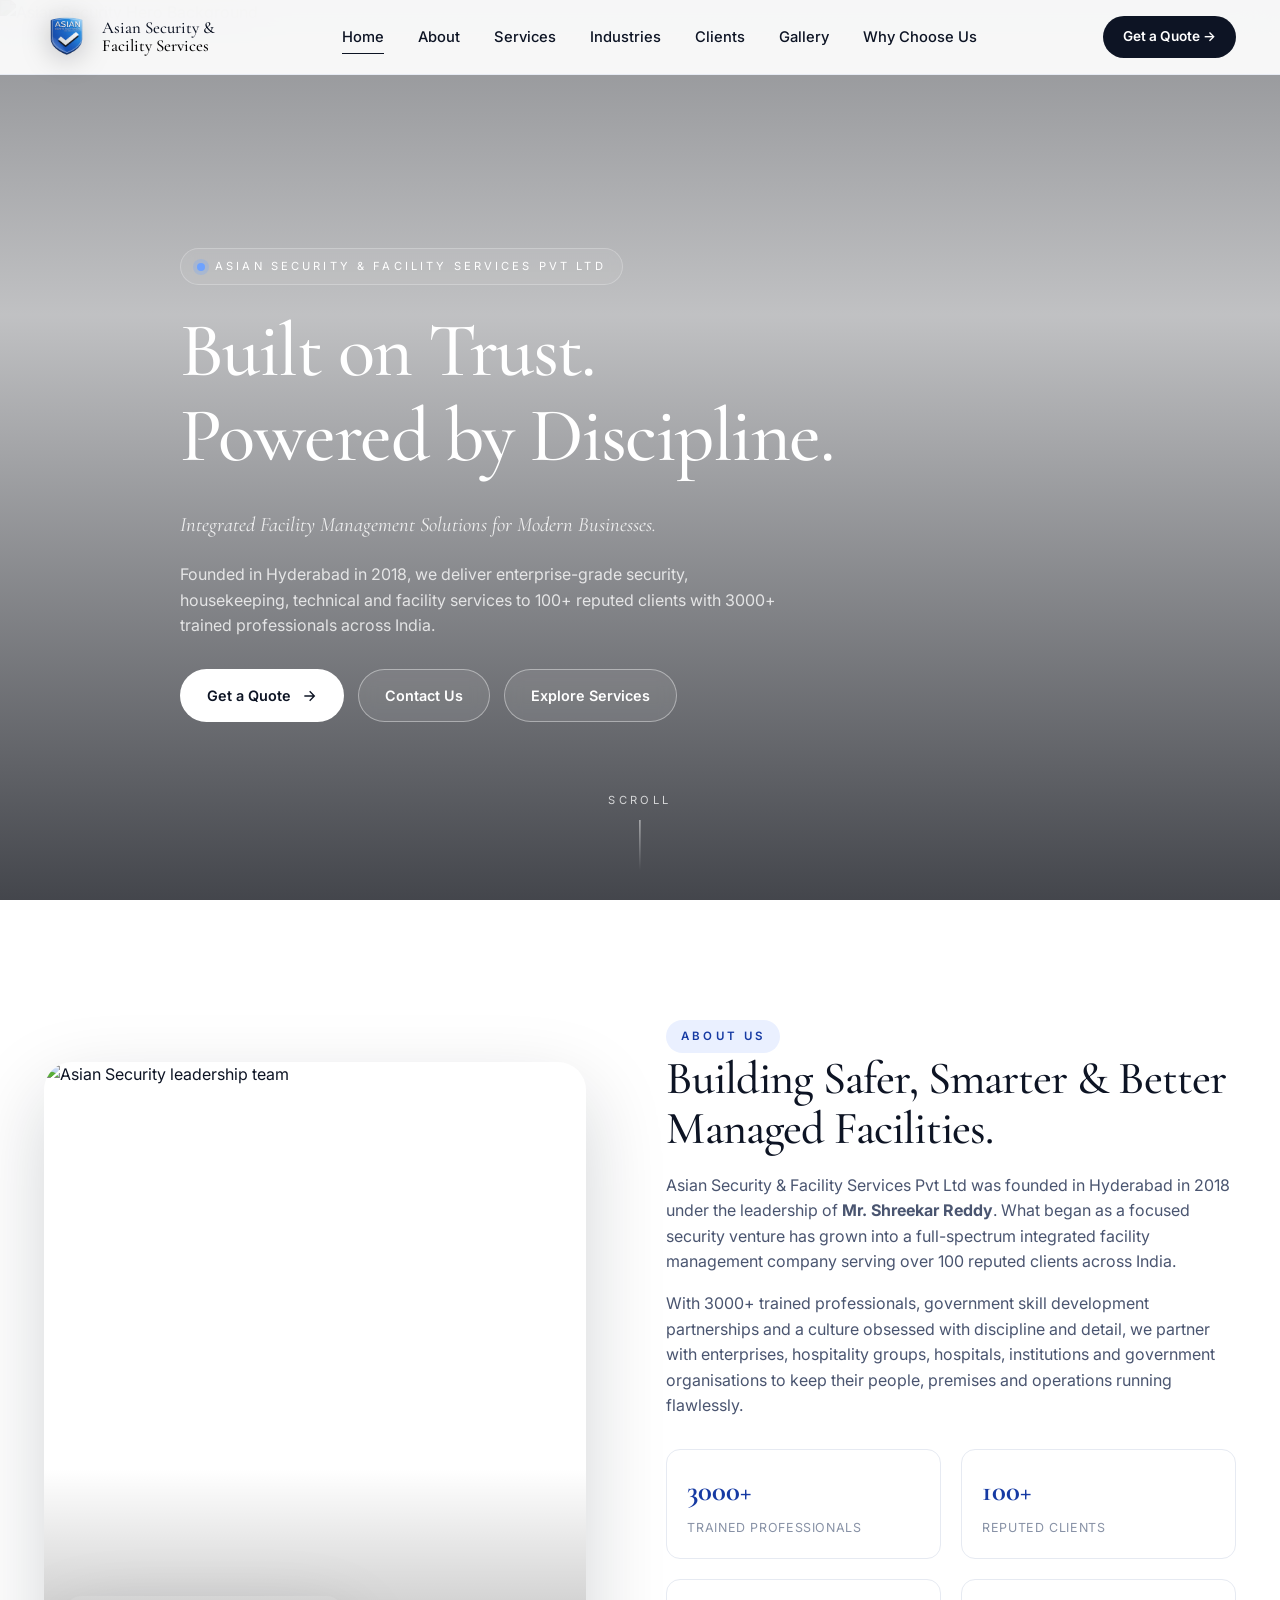
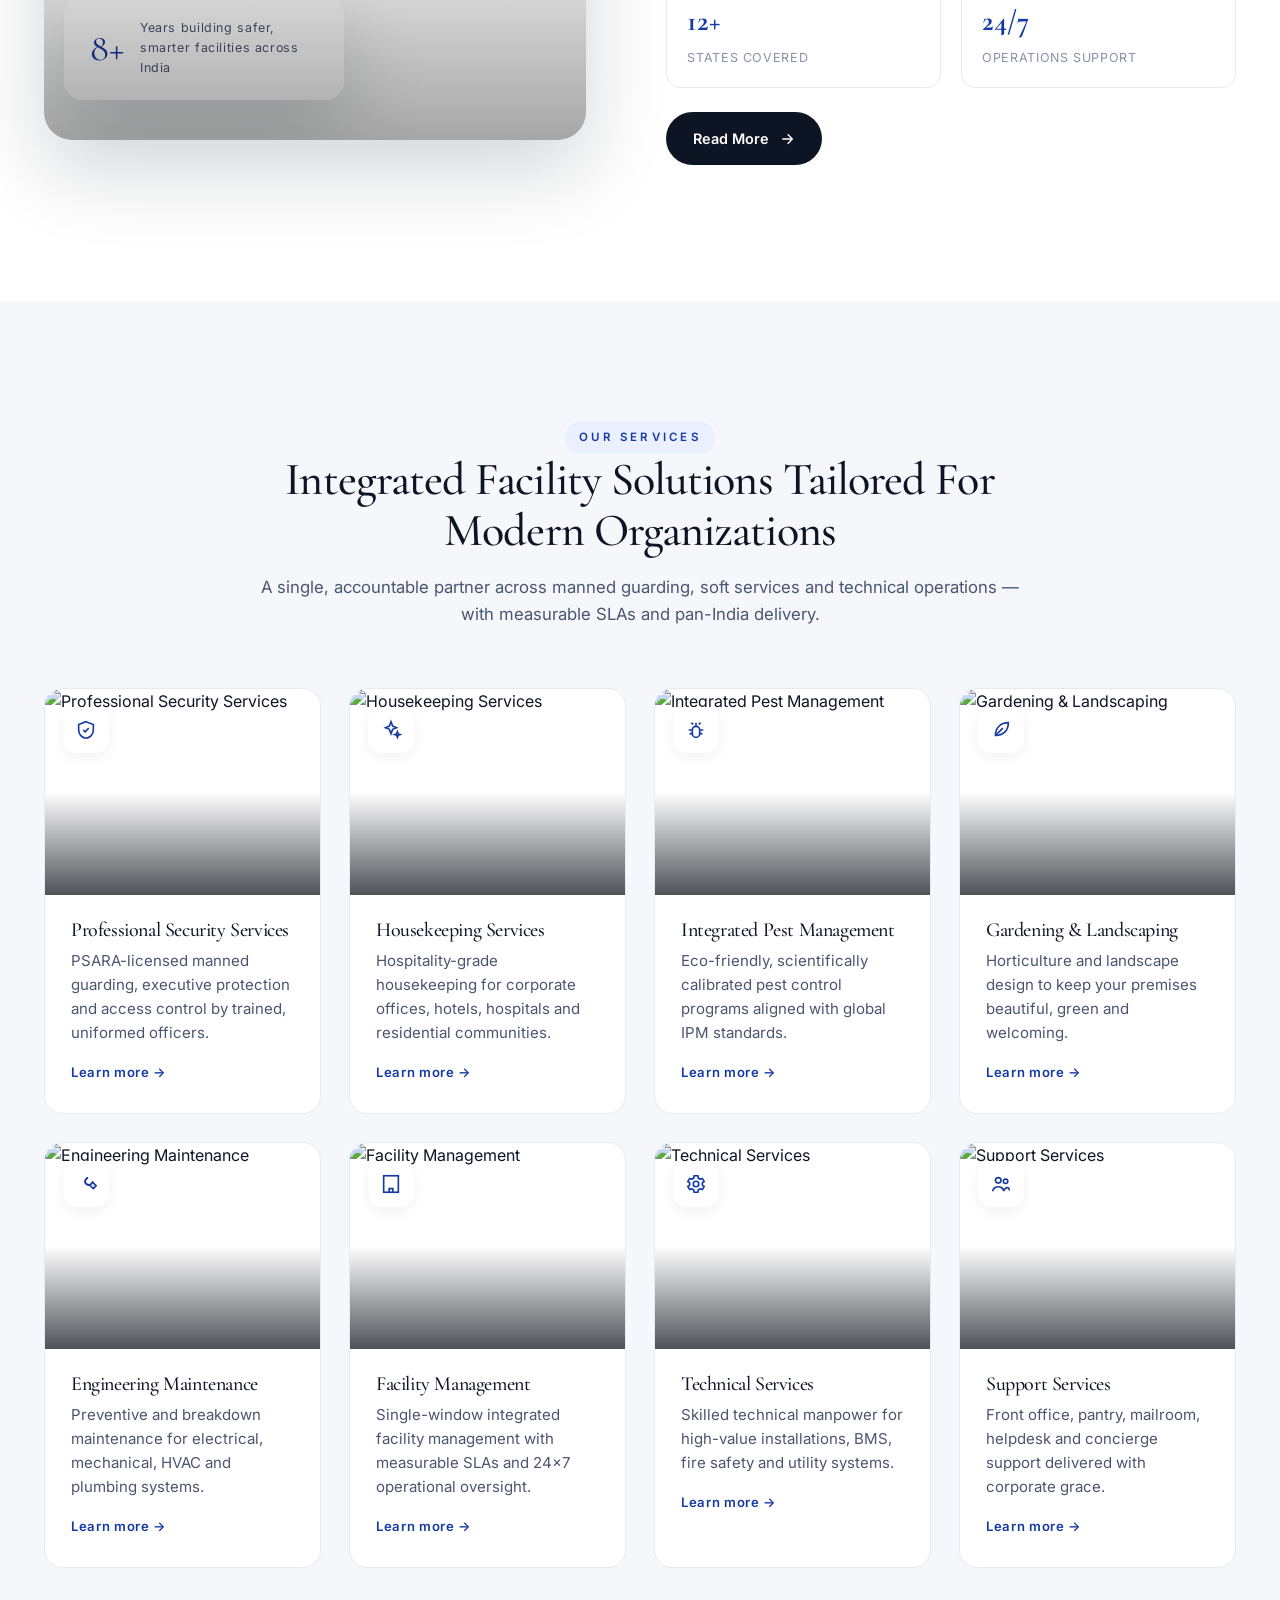
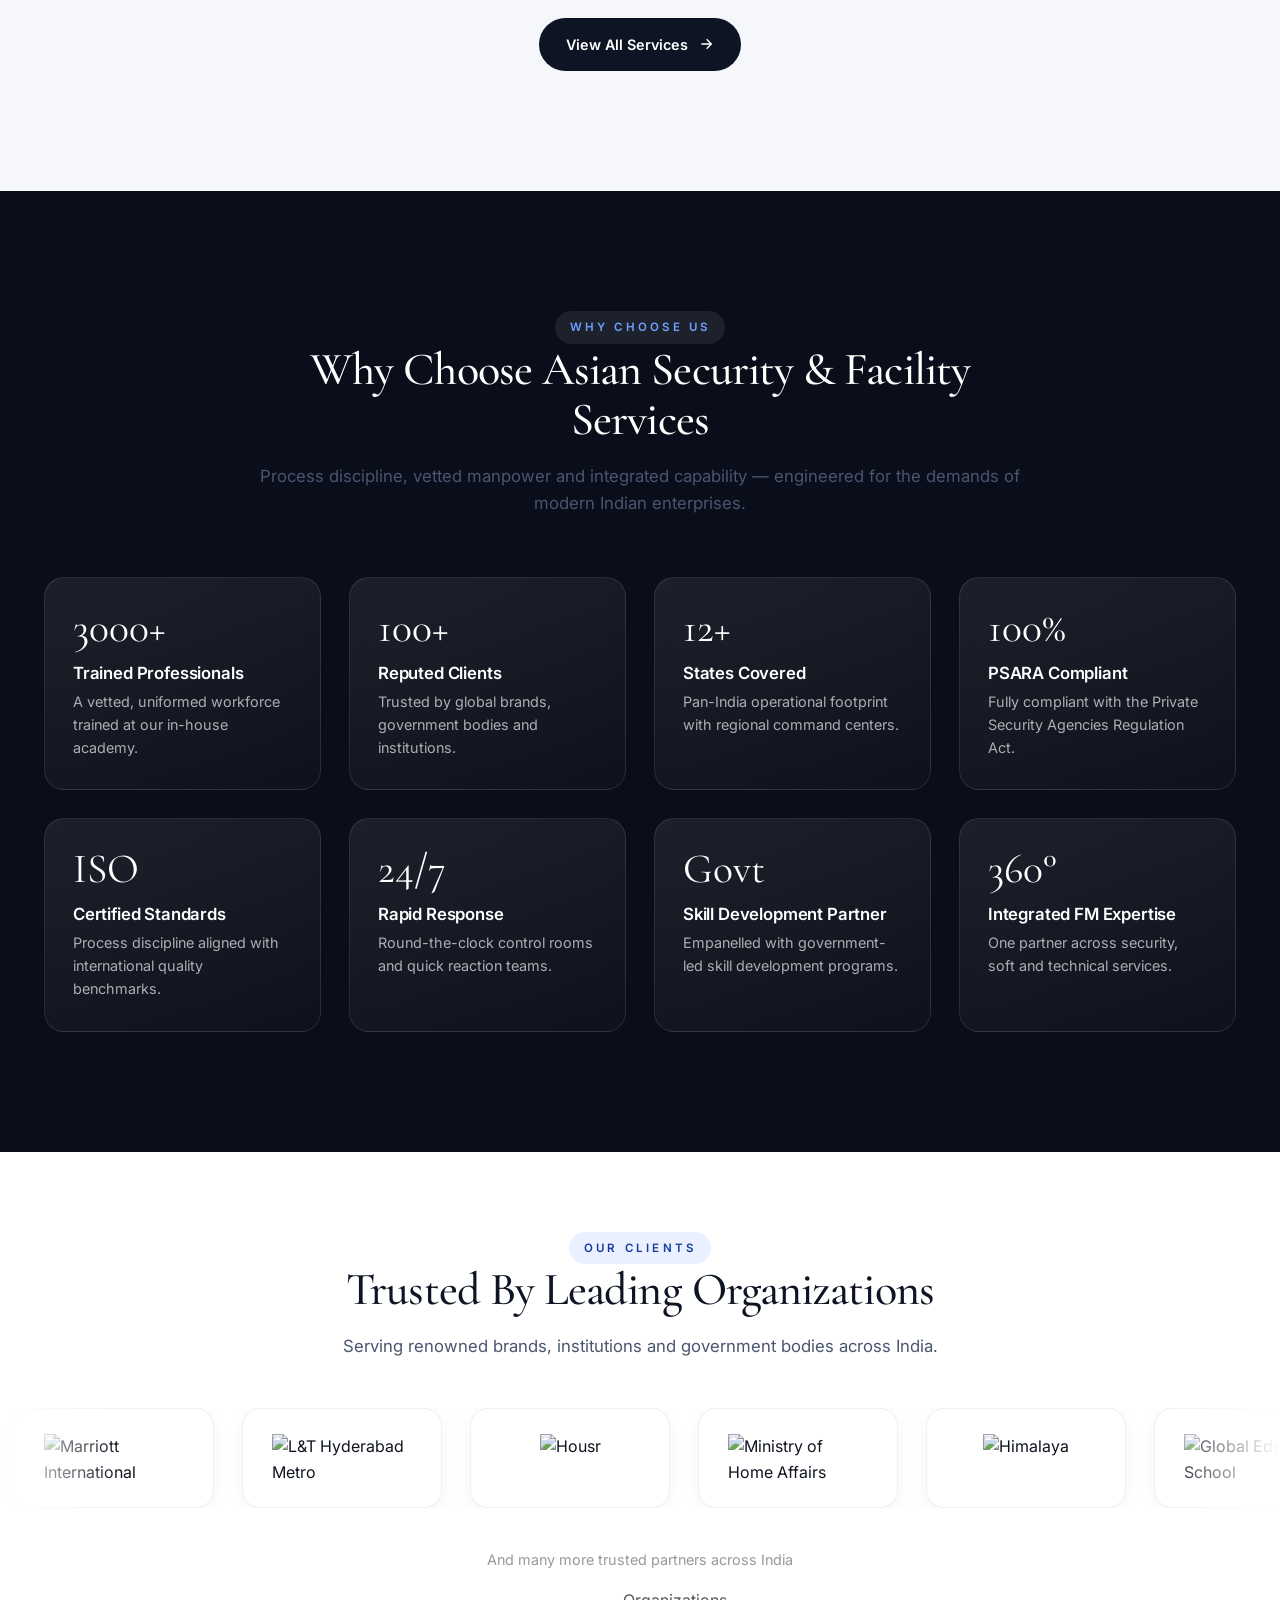
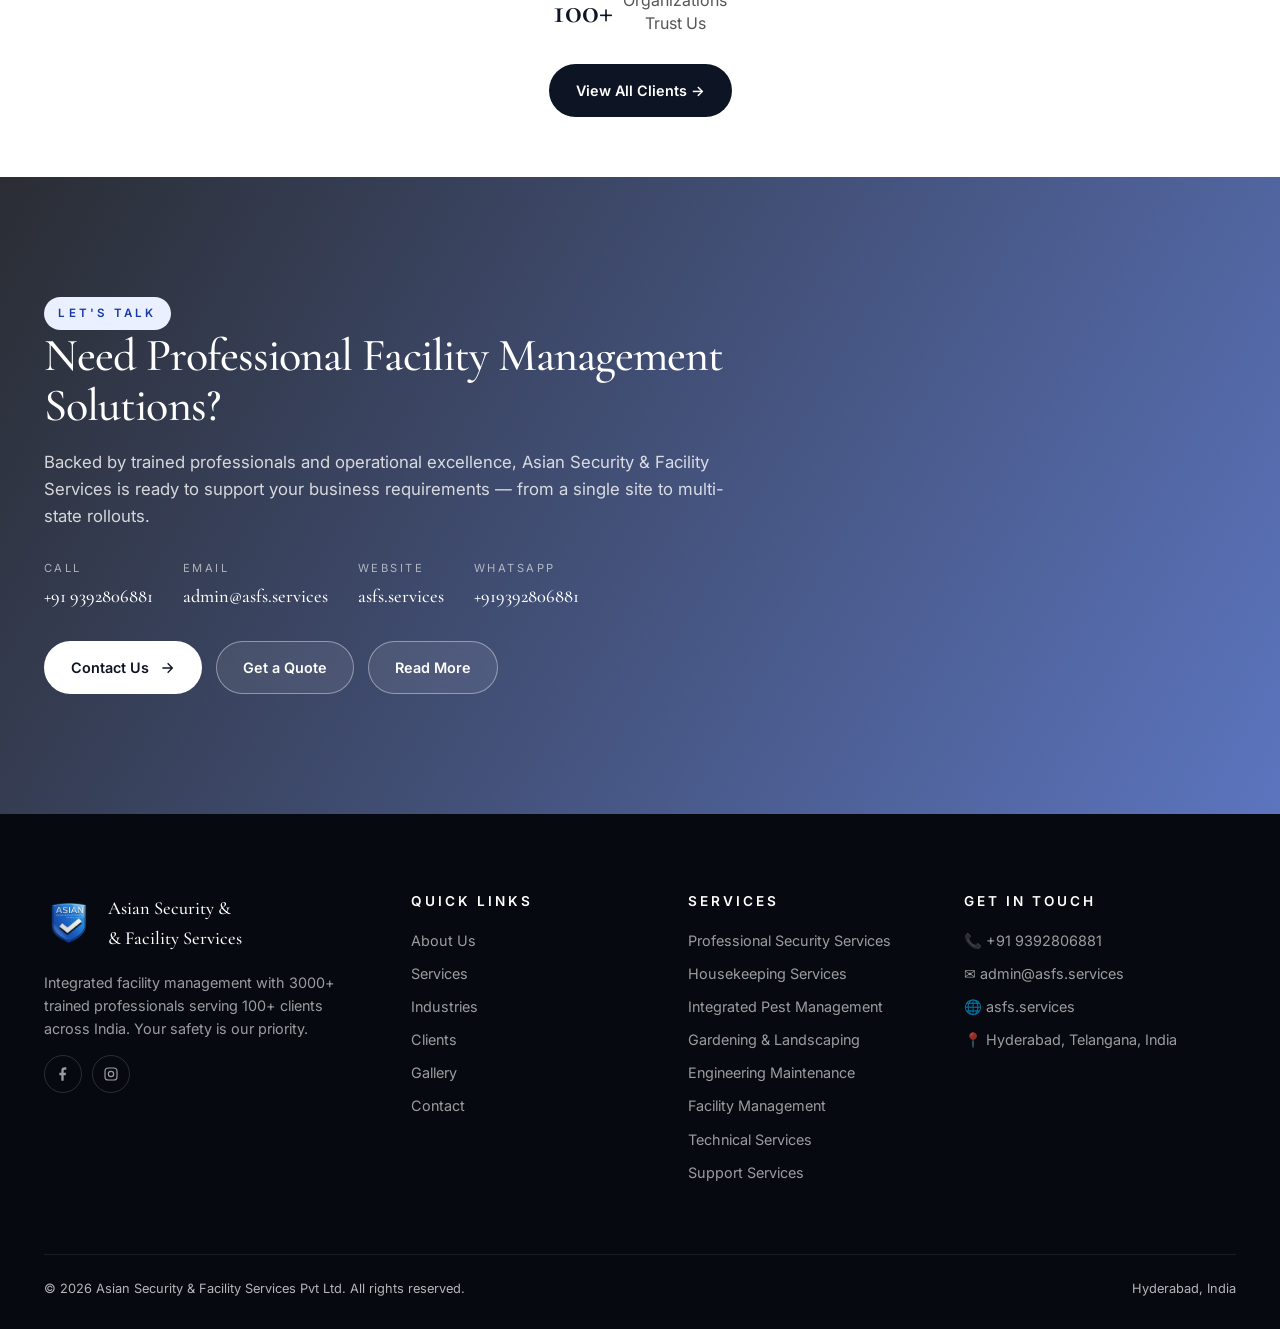
==== commit 84eacc62: "your message" ====
--- a/index.html
+++ b/index.html
@@ -44,7 +44,7 @@
 <section class="section">
   <div class="container split">
     <div class="split__media reveal-left">
-      <img src="https://res.cloudinary.com/dsn3p1co7/image/upload/v1779646866/ChatGPT_Image_May_24_2026_11_52_31_PM_mm6j30.png" alt="Asian Security leadership team" />
+      <img src="https://res.cloudinary.com/dsn3p1co7/image/upload/v1779890759/ChatGPT_Image_May_27_2026_07_37_08_PM_grukgl.png" alt="Asian Security leadership team" />
       <div class="split__badge">
         <div class="num">8+</div>
         <div class="lbl">Years building safer, smarter facilities across India</div>
